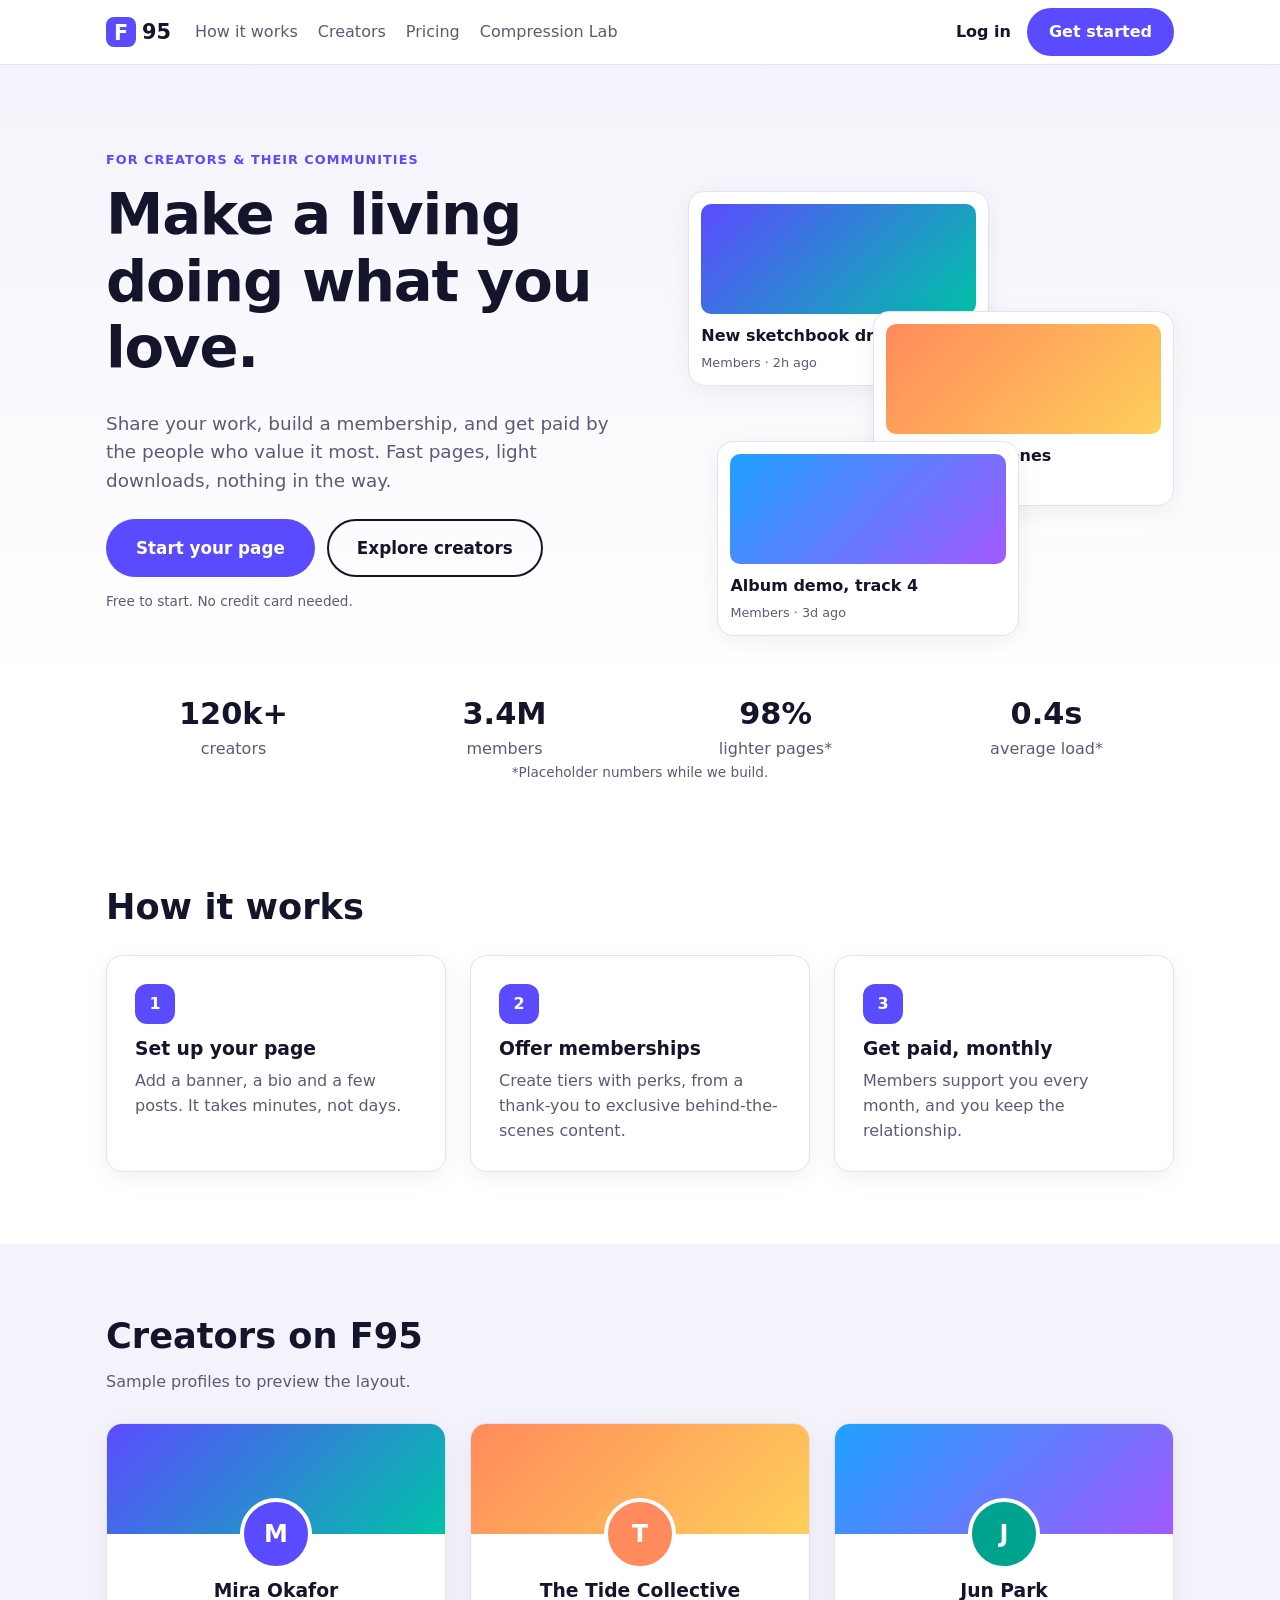
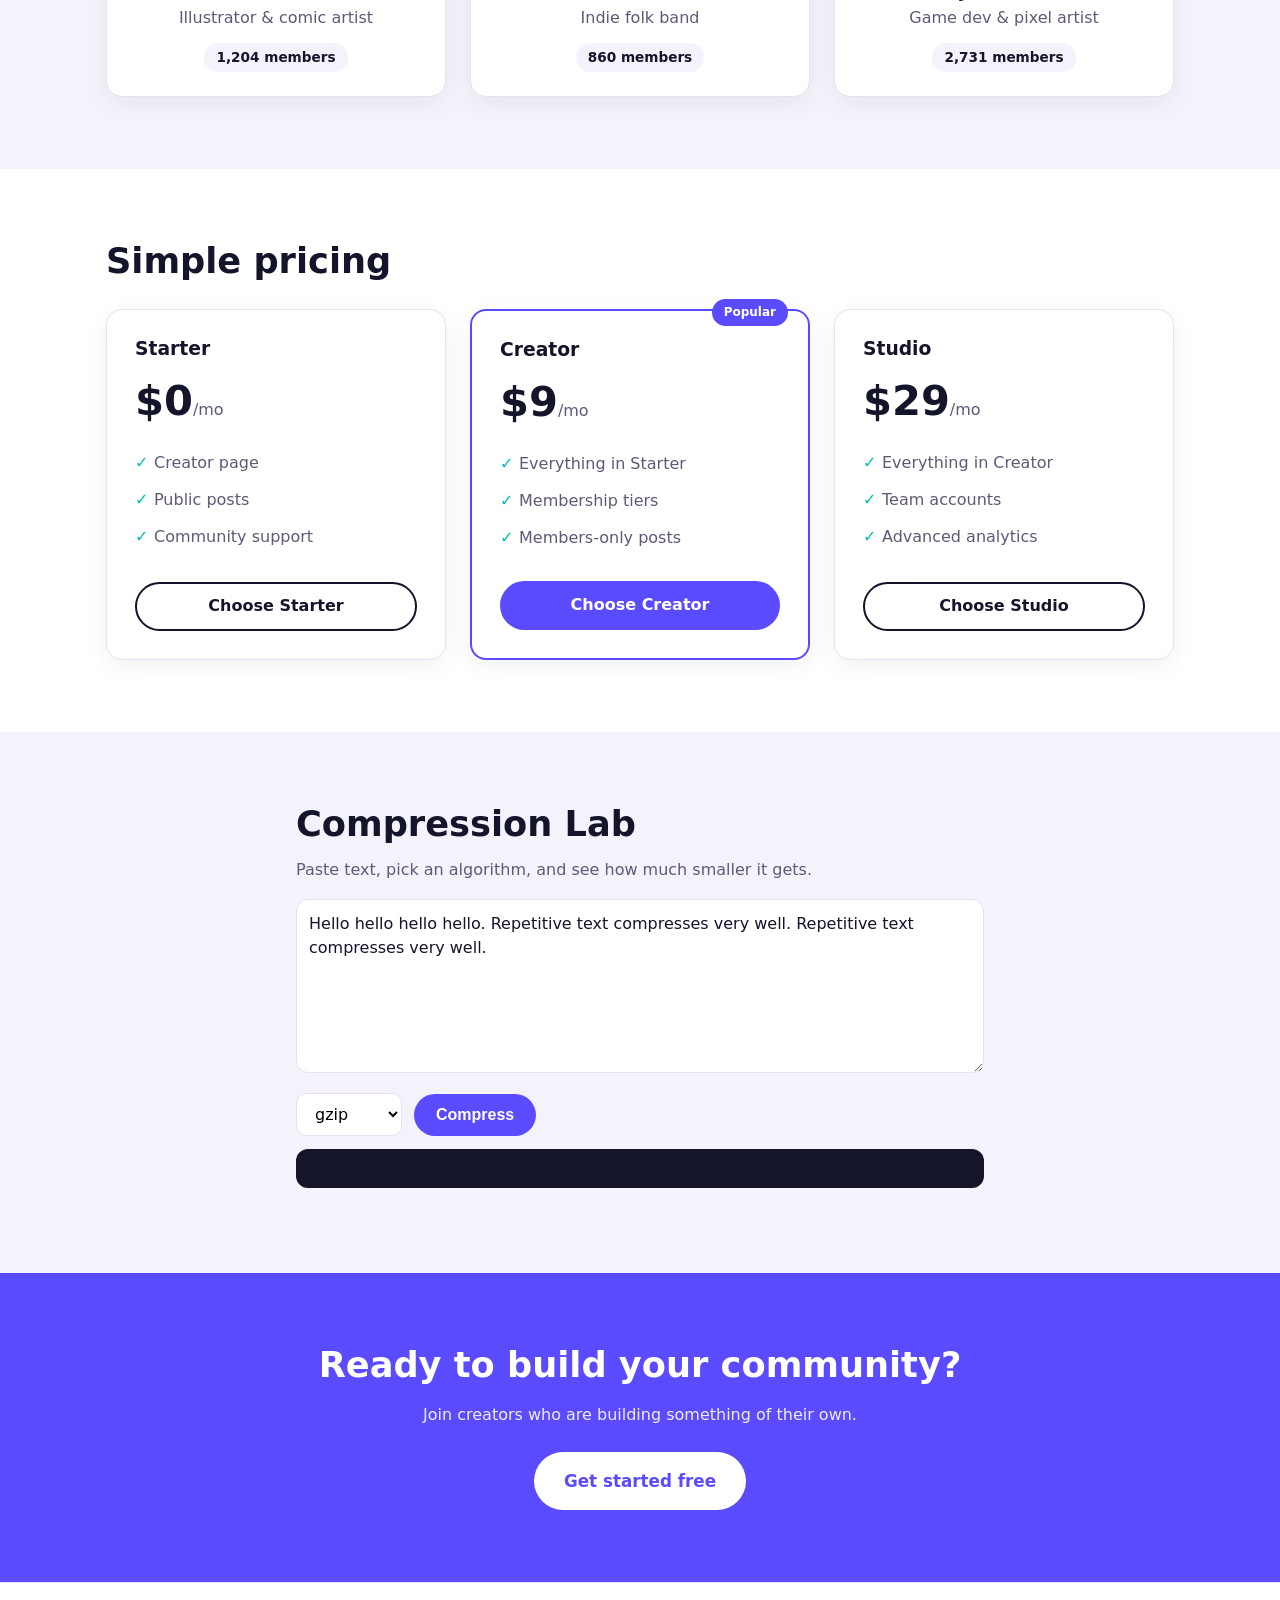
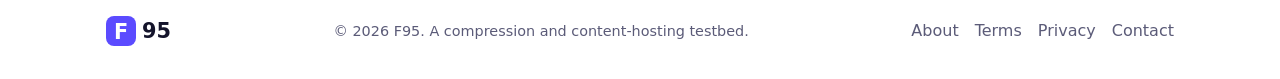
==== docs/index.html @ 87938723 "Build original landing page (hero, how it works, creators, pricing, lab) Co-Authored-By: Claude Sonn" ====
<!doctype html>
<html lang="en">
<head>
  <meta charset="utf-8">
  <meta name="viewport" content="width=device-width, initial-scale=1">
  <title>F95 – Support the creators you love</title>
  <meta name="description" content="F95 is a creator showcase and a testbed for web compression techniques.">
  <link rel="stylesheet" href="css/style.css">
</head>
<body>
  <header class="nav">
    <div class="wrap nav-inner">
      <a class="logo" href="#top"><span class="logo-mark">F</span>95</a>
      <nav aria-label="Main">
        <a href="#how">How it works</a>
        <a href="#creators">Creators</a>
        <a href="#pricing">Pricing</a>
        <a href="#lab">Compression Lab</a>
      </nav>
      <div class="nav-actions">
        <a class="link" href="#">Log in</a>
        <a class="btn btn-primary" href="#join">Get started</a>
      </div>
    </div>
  </header>

  <main id="top">
    <section class="hero">
      <div class="wrap hero-inner">
        <div class="hero-text">
          <p class="eyebrow">For creators &amp; their communities</p>
          <h1>Make a living doing what you love.</h1>
          <p class="lead">Share your work, build a membership, and get paid by the people who value it most. Fast pages, light downloads, nothing in the way.</p>
          <div class="cta">
            <a class="btn btn-primary btn-lg" href="#join">Start your page</a>
            <a class="btn btn-ghost btn-lg" href="#creators">Explore creators</a>
          </div>
          <p class="fine">Free to start. No credit card needed.</p>
        </div>
        <div class="hero-art" aria-hidden="true">
          <div class="card art-card c1"><div class="thumb g1"></div><b>New sketchbook drop</b><span>Members · 2h ago</span></div>
          <div class="card art-card c2"><div class="thumb g2"></div><b>Behind the scenes</b><span>Public · yesterday</span></div>
          <div class="card art-card c3"><div class="thumb g3"></div><b>Album demo, track 4</b><span>Members · 3d ago</span></div>
        </div>
      </div>
    </section>

    <section class="stats">
      <div class="wrap stats-inner">
        <div><b>120k+</b><span>creators</span></div>
        <div><b>3.4M</b><span>members</span></div>
        <div><b>98%</b><span>lighter pages*</span></div>
        <div><b>0.4s</b><span>average load*</span></div>
      </div>
      <p class="wrap fine center">*Placeholder numbers while we build.</p>
    </section>

    <section id="how" class="section">
      <div class="wrap">
        <h2>How it works</h2>
        <div class="grid3">
          <article class="card feature"><div class="icon">1</div><h3>Set up your page</h3><p>Add a banner, a bio and a few posts. It takes minutes, not days.</p></article>
          <article class="card feature"><div class="icon">2</div><h3>Offer memberships</h3><p>Create tiers with perks, from a thank-you to exclusive behind-the-scenes content.</p></article>
          <article class="card feature"><div class="icon">3</div><h3>Get paid, monthly</h3><p>Members support you every month, and you keep the relationship.</p></article>
        </div>
      </div>
    </section>

    <section id="creators" class="section alt">
      <div class="wrap">
        <h2>Creators on F95</h2>
        <p class="sub">Sample profiles to preview the layout.</p>
        <div class="grid3">
          <article class="card creator"><div class="banner g1"></div><div class="avatar a1">M</div><h3>Mira Okafor</h3><p>Illustrator &amp; comic artist</p><span class="pill">1,204 members</span></article>
          <article class="card creator"><div class="banner g2"></div><div class="avatar a2">T</div><h3>The Tide Collective</h3><p>Indie folk band</p><span class="pill">860 members</span></article>
          <article class="card creator"><div class="banner g3"></div><div class="avatar a3">J</div><h3>Jun Park</h3><p>Game dev &amp; pixel artist</p><span class="pill">2,731 members</span></article>
        </div>
      </div>
    </section>

    <section id="pricing" class="section">
      <div class="wrap">
        <h2>Simple pricing</h2>
        <div class="grid3">
          <article class="card tier"><h3>Starter</h3><p class="price">$0<small>/mo</small></p><ul><li>Creator page</li><li>Public posts</li><li>Community support</li></ul><a class="btn btn-ghost" href="#join">Choose Starter</a></article>
          <article class="card tier featured"><span class="badge">Popular</span><h3>Creator</h3><p class="price">$9<small>/mo</small></p><ul><li>Everything in Starter</li><li>Membership tiers</li><li>Members-only posts</li></ul><a class="btn btn-primary" href="#join">Choose Creator</a></article>
          <article class="card tier"><h3>Studio</h3><p class="price">$29<small>/mo</small></p><ul><li>Everything in Creator</li><li>Team accounts</li><li>Advanced analytics</li></ul><a class="btn btn-ghost" href="#join">Choose Studio</a></article>
        </div>
      </div>
    </section>

    <section id="lab" class="section alt">
      <div class="wrap narrow">
        <h2>Compression Lab</h2>
        <p class="sub">Paste text, pick an algorithm, and see how much smaller it gets.</p>
        <textarea id="input" rows="6" aria-label="Text to compress">Hello hello hello hello. Repetitive text compresses very well. Repetitive text compresses very well.</textarea>
        <div class="row">
          <select id="algo" aria-label="Algorithm"><option value="gzip">gzip</option><option value="deflate">deflate</option></select>
          <button id="run" class="btn btn-primary">Compress</button>
        </div>
        <pre id="result" aria-live="polite"></pre>
      </div>
    </section>

    <section id="join" class="cta-band">
      <div class="wrap center">
        <h2>Ready to build your community?</h2>
        <p>Join creators who are building something of their own.</p>
        <a class="btn btn-light btn-lg" href="#">Get started free</a>
      </div>
    </section>
  </main>

  <footer class="footer">
    <div class="wrap foot-inner">
      <a class="logo" href="#top"><span class="logo-mark">F</span>95</a>
      <p>© 2026 F95. A compression and content-hosting testbed.</p>
      <nav aria-label="Footer"><a href="#">About</a><a href="#">Terms</a><a href="#">Privacy</a><a href="#">Contact</a></nav>
    </div>
  </footer>
  <script src="js/compress.js"></script>
</body>
</html>
---- docs/css/style.css ----
:root{--ink:#14142b;--muted:#5b5b78;--bg:#fff;--alt:#f4f3fb;--line:#e4e2f2;--brand:#5b4bff;--brand-d:#4636e0;--accent:#00c2a8;--r:16px}
*{box-sizing:border-box}
html{scroll-behavior:smooth}
body{margin:0;font-family:system-ui,-apple-system,"Segoe UI",Roboto,sans-serif;color:var(--ink);background:var(--bg);line-height:1.55}
a{color:inherit;text-decoration:none}
h1,h2,h3{line-height:1.15;margin:0 0 .5em}
h1{font-size:clamp(2.2rem,5vw,3.6rem);letter-spacing:-.02em}
h2{font-size:clamp(1.6rem,3vw,2.2rem)}
.wrap{max-width:1100px;margin:0 auto;padding:0 16px}
.narrow{max-width:720px}
.center{text-align:center}
.fine{color:var(--muted);font-size:.85rem}
.sub{color:var(--muted);margin-top:-.25em}
.section{padding:72px 0}
.alt{background:var(--alt)}

.nav{position:sticky;top:0;z-index:10;background:rgba(255,255,255,.92);backdrop-filter:blur(8px);border-bottom:1px solid var(--line)}
.nav-inner{display:flex;align-items:center;gap:24px;height:64px}
.nav nav{display:flex;gap:20px;flex:1;color:var(--muted);font-weight:500}
.nav nav a:hover,.link:hover{color:var(--ink)}
.nav-actions{display:flex;align-items:center;gap:16px}
.link{font-weight:600}
.logo{display:flex;align-items:center;gap:2px;font-weight:800;font-size:1.3rem}
.logo-mark{display:inline-grid;place-items:center;width:30px;height:30px;border-radius:8px;background:var(--brand);color:#fff;margin-right:4px}

.btn{display:inline-block;padding:10px 20px;border-radius:999px;font-weight:700;border:2px solid transparent;cursor:pointer;font-size:1rem;transition:.15s}
.btn-lg{padding:14px 28px;font-size:1.05rem}
.btn-primary{background:var(--brand);color:#fff}
.btn-primary:hover{background:var(--brand-d)}
.btn-ghost{border-color:var(--ink);color:var(--ink);background:transparent}
.btn-ghost:hover{background:var(--ink);color:#fff}
.btn-light{background:#fff;color:var(--brand)}
.btn:focus-visible,a:focus-visible,textarea:focus-visible,select:focus-visible{outline:3px solid var(--accent);outline-offset:2px}

.hero{padding:72px 0 56px;background:linear-gradient(180deg,var(--alt),#fff)}
.hero-inner{display:grid;grid-template-columns:1.1fr 1fr;gap:48px;align-items:center}
.eyebrow{color:var(--brand);font-weight:700;text-transform:uppercase;letter-spacing:.08em;font-size:.8rem}
.lead{font-size:1.15rem;color:var(--muted);max-width:34em}
.cta{display:flex;flex-wrap:wrap;gap:12px;margin:24px 0 12px}

.card{background:#fff;border:1px solid var(--line);border-radius:var(--r);box-shadow:0 6px 24px rgba(20,20,43,.06)}
.hero-art{position:relative;height:380px}
.art-card{position:absolute;width:62%;padding:12px;display:flex;flex-direction:column;gap:4px}
.art-card span{color:var(--muted);font-size:.8rem}
.thumb{height:110px;border-radius:10px;margin-bottom:6px}
.c1{top:0;left:0}.c2{top:120px;right:0}.c3{top:250px;left:6%}

.g1{background:linear-gradient(135deg,#5b4bff,#00c2a8)}
.g2{background:linear-gradient(135deg,#ff8a5b,#ffcf5b)}
.g3{background:linear-gradient(135deg,#1fa2ff,#a259ff)}

.stats{padding:8px 0 32px}
.stats-inner{display:grid;grid-template-columns:repeat(4,1fr);gap:16px;text-align:center}
.stats b{display:block;font-size:1.9rem}
.stats span{color:var(--muted)}

.grid3{display:grid;grid-template-columns:repeat(3,1fr);gap:24px;margin-top:28px}
.feature{padding:28px}
.icon{width:40px;height:40px;border-radius:12px;background:var(--brand);color:#fff;display:grid;place-items:center;font-weight:800;margin-bottom:14px}
.feature p{color:var(--muted);margin:0}

.creator{overflow:hidden;text-align:center;padding-bottom:24px}
.creator h3{margin:0 0 4px}
.creator p{color:var(--muted);margin:0 0 12px}
.banner{height:110px}
.avatar{width:72px;height:72px;border-radius:50%;border:4px solid #fff;margin:-36px auto 10px;display:grid;place-items:center;color:#fff;font-weight:800;font-size:1.5rem}
.a1{background:#5b4bff}.a2{background:#ff8a5b}.a3{background:#00a38d}
.pill{display:inline-block;padding:4px 12px;border-radius:999px;background:var(--alt);font-size:.85rem;font-weight:600}

.tier{padding:28px;position:relative;display:flex;flex-direction:column}
.tier ul{list-style:none;padding:0;margin:0 0 24px;flex:1}
.tier li{padding:6px 0;color:var(--muted)}
.tier li::before{content:"✓ ";color:var(--accent);font-weight:800}
.tier .btn{text-align:center}
.price{font-size:2.6rem;font-weight:800;margin:0 0 12px}
.price small{font-size:1rem;color:var(--muted);font-weight:500}
.featured{border:2px solid var(--brand)}
.badge{position:absolute;top:-12px;right:20px;background:var(--brand);color:#fff;font-size:.75rem;font-weight:700;padding:4px 12px;border-radius:999px}

textarea{width:100%;background:#fff;color:var(--ink);border:1px solid var(--line);border-radius:12px;padding:12px;font:inherit}
.row{display:flex;gap:12px;align-items:center;margin:12px 0}
select{padding:10px 14px;border-radius:10px;border:1px solid var(--line);font:inherit;background:#fff}
pre{background:var(--ink);color:#d7f7ef;padding:16px;border-radius:12px;min-height:3em;overflow-x:auto}

.cta-band{background:var(--brand);color:#fff;padding:72px 0}
.cta-band p{opacity:.9;margin-bottom:24px}
.footer{padding:32px 0;border-top:1px solid var(--line)}
.foot-inner{display:flex;flex-wrap:wrap;gap:16px 32px;align-items:center;justify-content:space-between}
.foot-inner p{color:var(--muted);margin:0;font-size:.9rem}
.footer nav{display:flex;gap:16px;color:var(--muted)}

@media(max-width:860px){
  .nav nav{display:none}.nav-inner{justify-content:space-between}
  .hero-inner,.grid3{grid-template-columns:1fr}
  .hero-art{height:360px}
  .stats-inner{grid-template-columns:repeat(2,1fr)}
  .section{padding:48px 0}
}
@media(prefers-reduced-motion:reduce){html{scroll-behavior:auto}.btn{transition:none}}
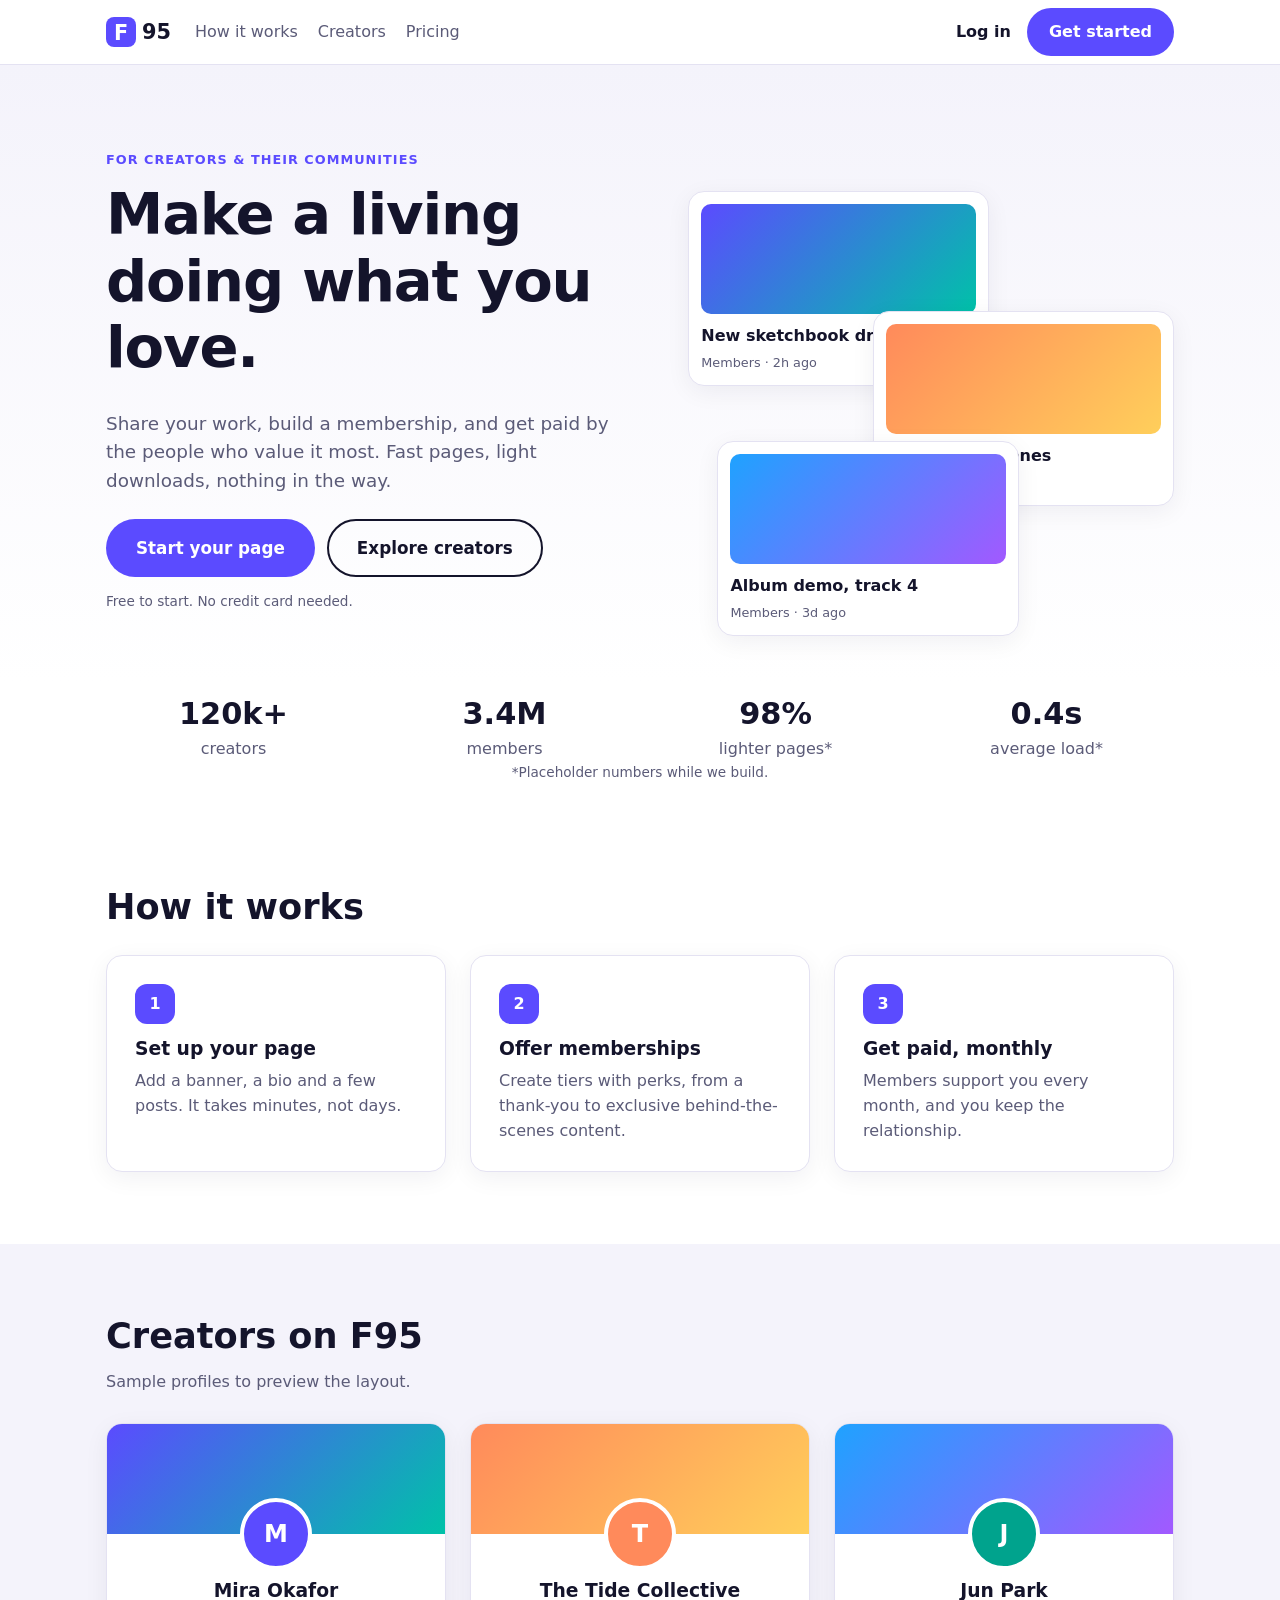
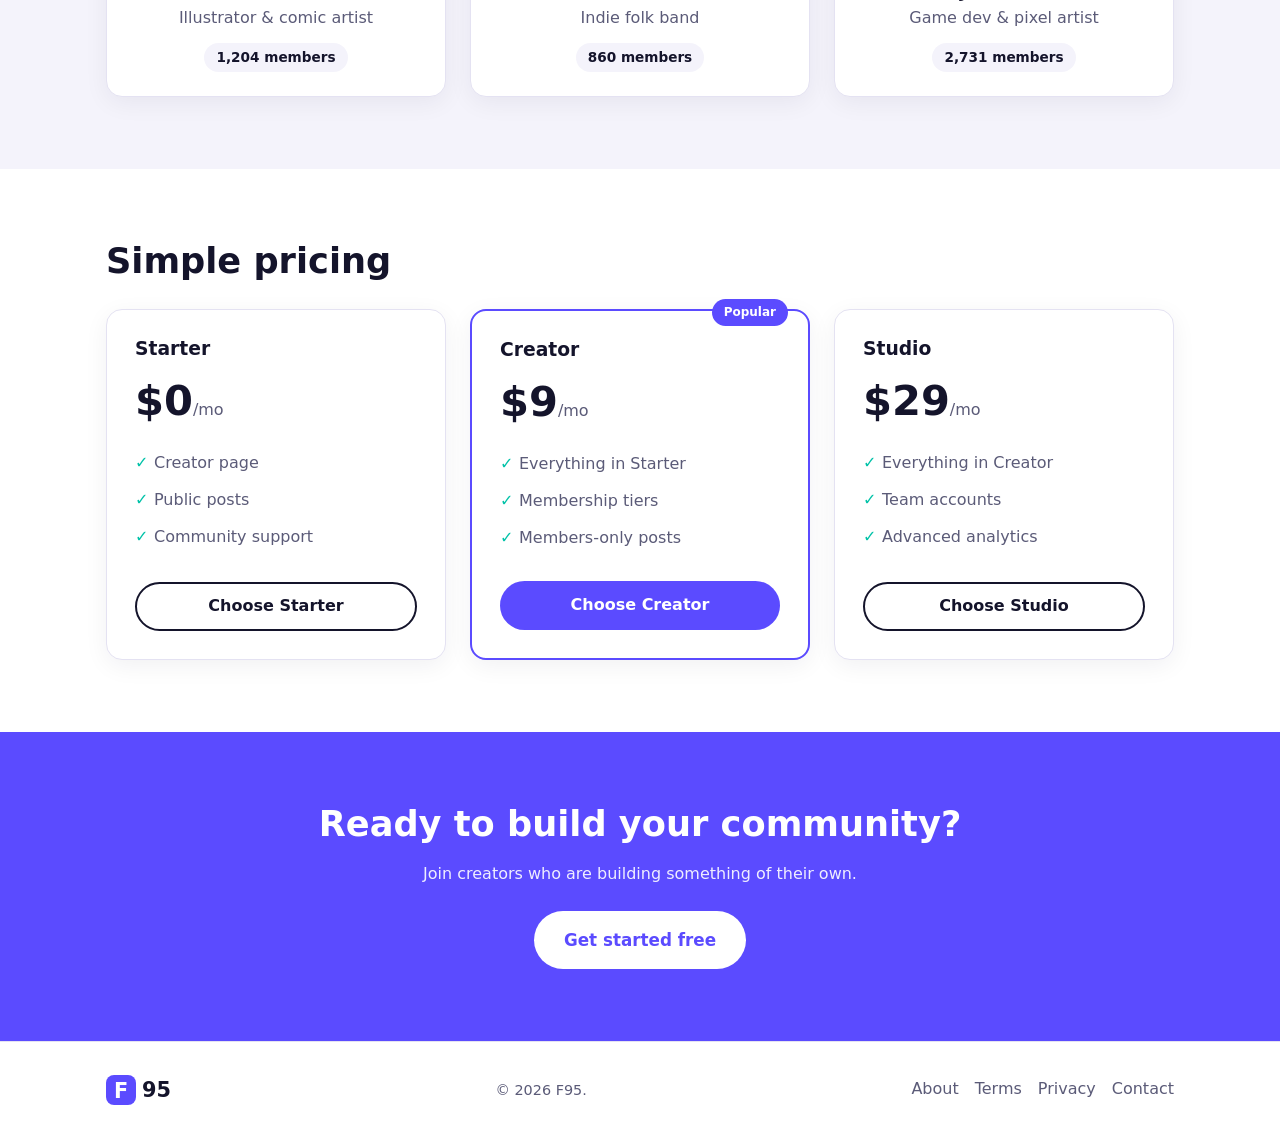
==== commit eca358d2: "Remove Compression Lab and testbed wording Co-Authored-By: Claude Sonnet 5.5 <noreply@anthropic.com>" ====
--- a/docs/index.html
+++ b/docs/index.html
@@ -4,7 +4,7 @@
   <meta charset="utf-8">
   <meta name="viewport" content="width=device-width, initial-scale=1">
   <title>F95 – Support the creators you love</title>
-  <meta name="description" content="F95 is a creator showcase and a testbed for web compression techniques.">
+  <meta name="description" content="F95 is a place for creators to share their work and build a membership.">
   <link rel="stylesheet" href="css/style.css">
 </head>
 <body>
@@ -15,7 +15,6 @@
         <a href="#how">How it works</a>
         <a href="#creators">Creators</a>
         <a href="#pricing">Pricing</a>
-        <a href="#lab">Compression Lab</a>
       </nav>
       <div class="nav-actions">
         <a class="link" href="#">Log in</a>
@@ -71,7 +70,7 @@
         <h2>Creators on F95</h2>
         <p class="sub">Sample profiles to preview the layout.</p>
         <div class="grid3">
-          <article class="card creator"><div class="banner g1"></div><div class="avatar a1">M</div><h3>Mira Okafor</h3><p>Illustrator &amp; comic artist</p><span class="pill">1,204 members</span></article>
+          <a href="creator.html"><article class="card creator"><div class="banner g1"></div><div class="avatar a1">M</div><h3>Mira Okafor</h3><p>Illustrator &amp; comic artist</p><span class="pill">1,204 members</span></article></a>
           <article class="card creator"><div class="banner g2"></div><div class="avatar a2">T</div><h3>The Tide Collective</h3><p>Indie folk band</p><span class="pill">860 members</span></article>
           <article class="card creator"><div class="banner g3"></div><div class="avatar a3">J</div><h3>Jun Park</h3><p>Game dev &amp; pixel artist</p><span class="pill">2,731 members</span></article>
         </div>
@@ -89,18 +88,6 @@
       </div>
     </section>
 
-    <section id="lab" class="section alt">
-      <div class="wrap narrow">
-        <h2>Compression Lab</h2>
-        <p class="sub">Paste text, pick an algorithm, and see how much smaller it gets.</p>
-        <textarea id="input" rows="6" aria-label="Text to compress">Hello hello hello hello. Repetitive text compresses very well. Repetitive text compresses very well.</textarea>
-        <div class="row">
-          <select id="algo" aria-label="Algorithm"><option value="gzip">gzip</option><option value="deflate">deflate</option></select>
-          <button id="run" class="btn btn-primary">Compress</button>
-        </div>
-        <pre id="result" aria-live="polite"></pre>
-      </div>
-    </section>
 
     <section id="join" class="cta-band">
       <div class="wrap center">
@@ -114,10 +101,9 @@
   <footer class="footer">
     <div class="wrap foot-inner">
       <a class="logo" href="#top"><span class="logo-mark">F</span>95</a>
-      <p>© 2026 F95. A compression and content-hosting testbed.</p>
+      <p>© 2026 F95.</p>
       <nav aria-label="Footer"><a href="#">About</a><a href="#">Terms</a><a href="#">Privacy</a><a href="#">Contact</a></nav>
     </div>
   </footer>
-  <script src="js/compress.js"></script>
 </body>
 </html>
--- a/docs/css/style.css
+++ b/docs/css/style.css
@@ -97,3 +97,29 @@
   .section{padding:48px 0}
 }
 @media(prefers-reduced-motion:reduce){html{scroll-behavior:auto}.btn{transition:none}}
+
+/* Creator page */
+.cp-banner{height:200px}
+.cp-head{display:flex;flex-wrap:wrap;align-items:flex-end;gap:16px 20px;padding-bottom:16px}
+.cp-avatar{width:112px;height:112px;border-radius:50%;border:5px solid #fff;margin-top:-56px;display:grid;place-items:center;color:#fff;font-weight:800;font-size:2.6rem;flex:none}
+.cp-id{flex:1;min-width:200px}
+.cp-id h1{font-size:clamp(1.6rem,4vw,2.2rem);margin:0}
+.cp-id p{margin:4px 0 0;color:var(--muted)}
+.cp-actions{display:flex;gap:12px}
+.tabs{display:flex;gap:4px;border-bottom:1px solid var(--line);overflow-x:auto}
+.tabs button{background:none;border:0;padding:12px 18px;font:inherit;font-weight:600;color:var(--muted);cursor:pointer;border-bottom:3px solid transparent;white-space:nowrap}
+.tabs button[aria-selected="true"]{color:var(--brand);border-bottom-color:var(--brand)}
+.tabs button:focus-visible,.chip:focus-visible{outline:3px solid var(--accent);outline-offset:-3px}
+.cp-body{padding-top:32px;padding-bottom:72px}
+[hidden]{display:none!important}
+.feed{display:grid;grid-template-columns:repeat(auto-fill,minmax(280px,1fr));gap:20px;margin-top:20px}
+.post{padding:12px;display:flex;flex-direction:column}
+.post-body{display:flex;flex-direction:column;gap:4px;flex:1}
+.post-body h3{margin:0;font-size:1.1rem}
+.post-body p{color:var(--muted);margin:4px 0 12px;flex:1}
+.post-body .btn{text-align:center;padding:8px 16px;font-size:.9rem}
+.filters{display:flex;gap:8px;margin-top:12px}
+.chip{border:1px solid var(--line);background:#fff;border-radius:999px;padding:6px 16px;font:inherit;font-weight:600;cursor:pointer}
+.chip.on{background:var(--ink);border-color:var(--ink);color:#fff}
+#follow[aria-pressed="true"]{background:var(--ink);color:#fff}
+@media(max-width:860px){.cp-banner{height:140px}.cp-avatar{width:88px;height:88px;margin-top:-44px;font-size:2rem}}
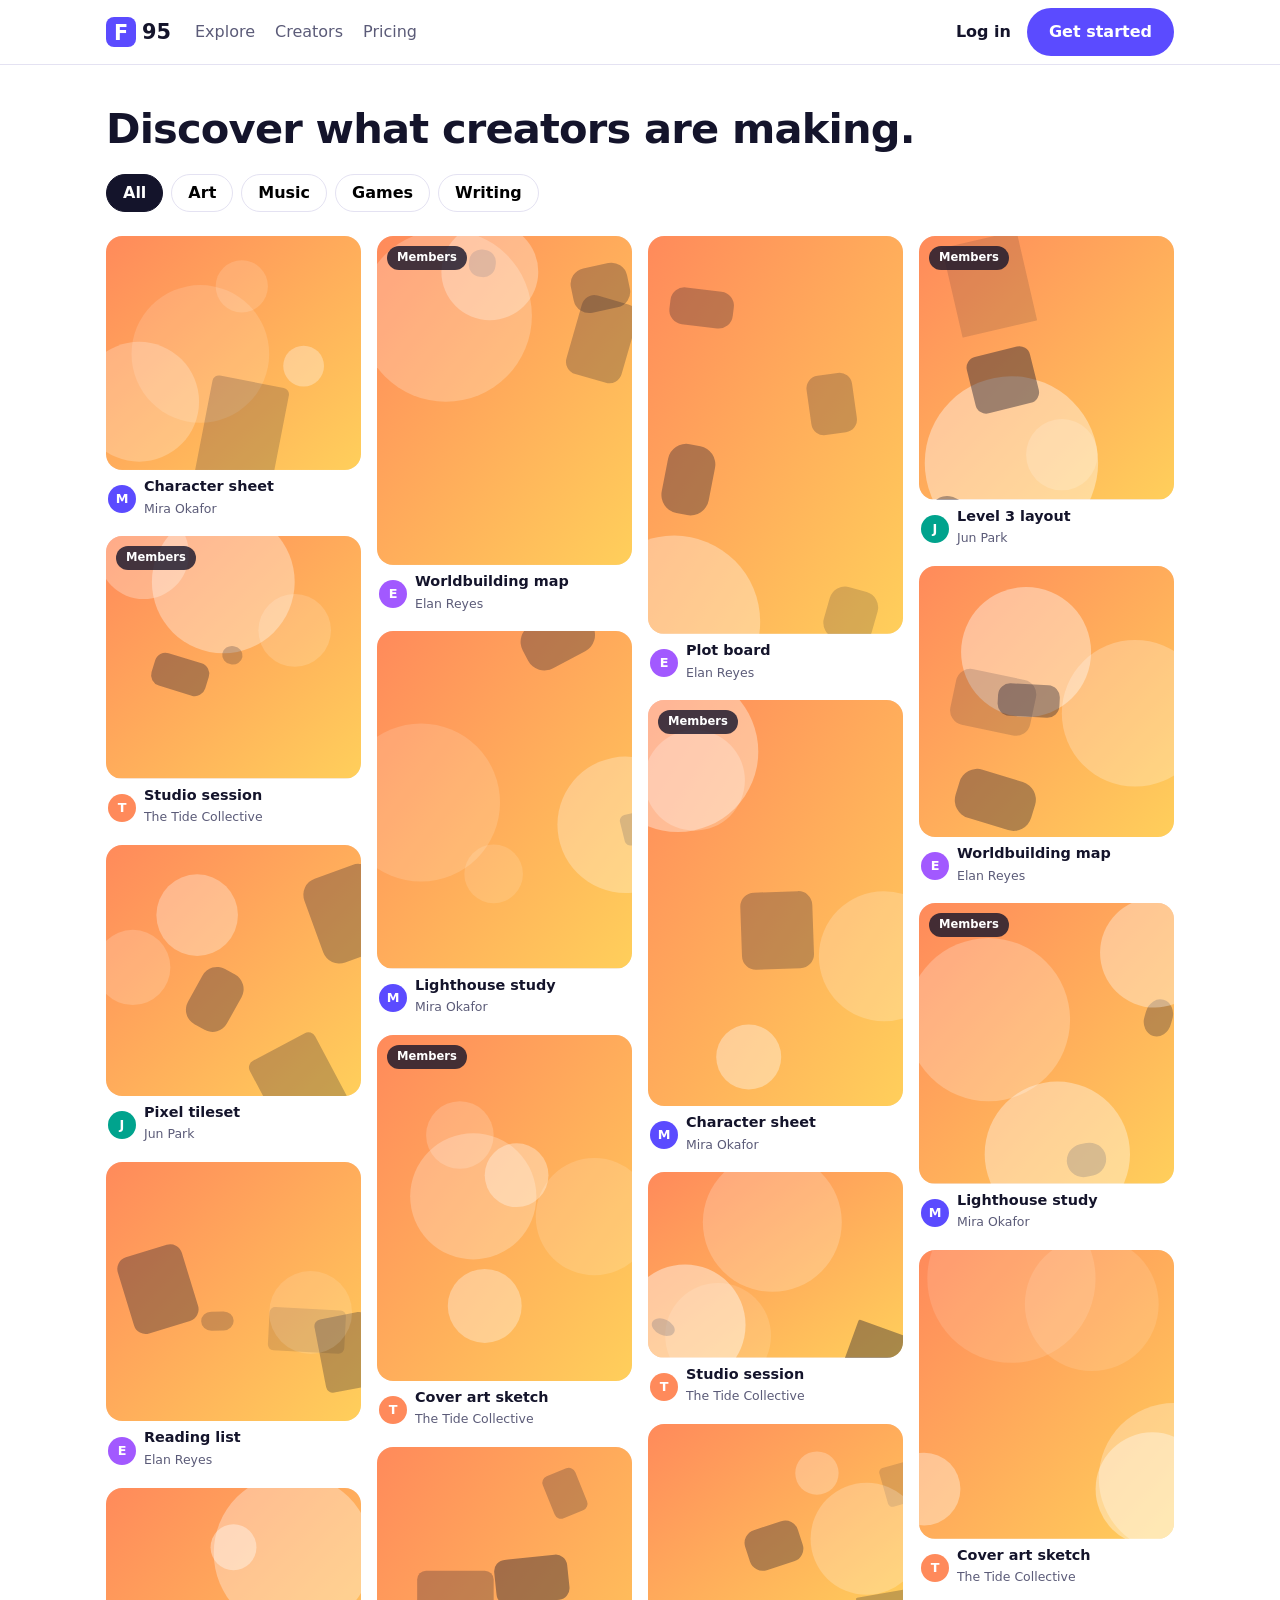
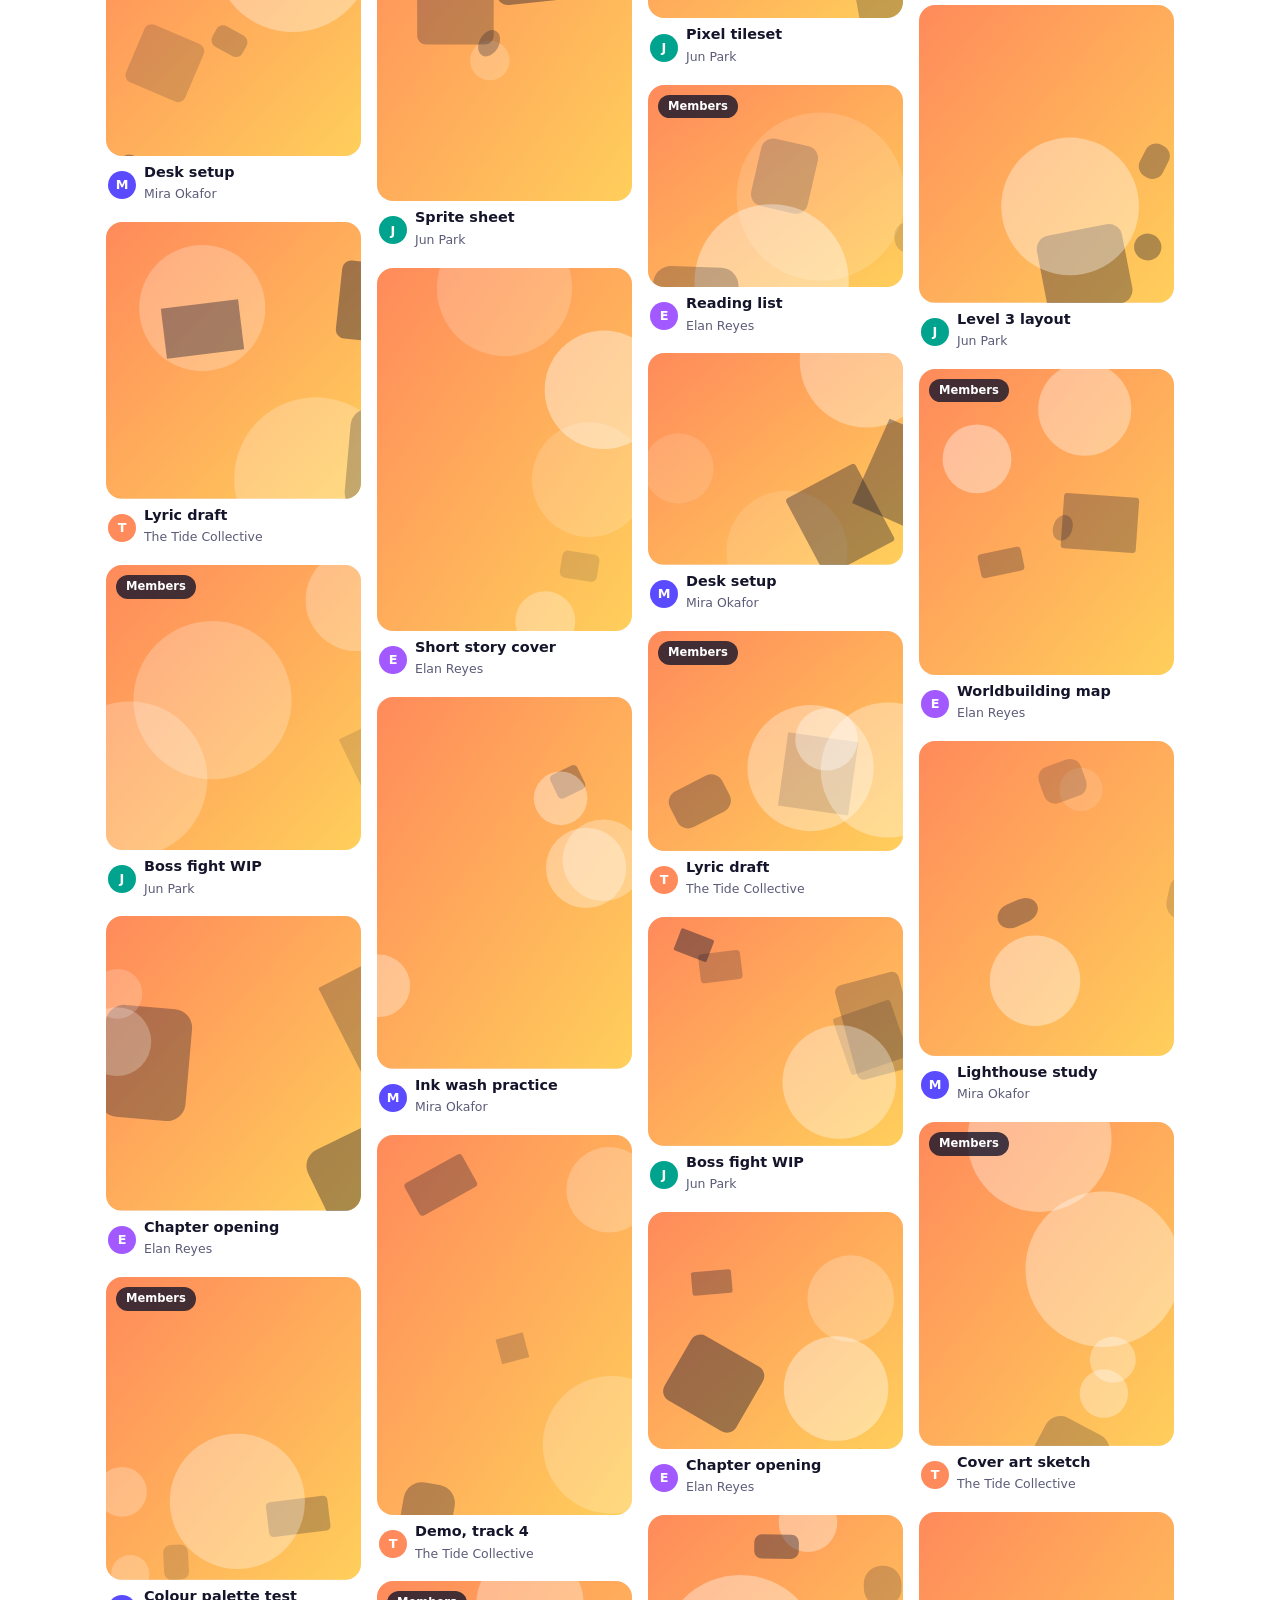
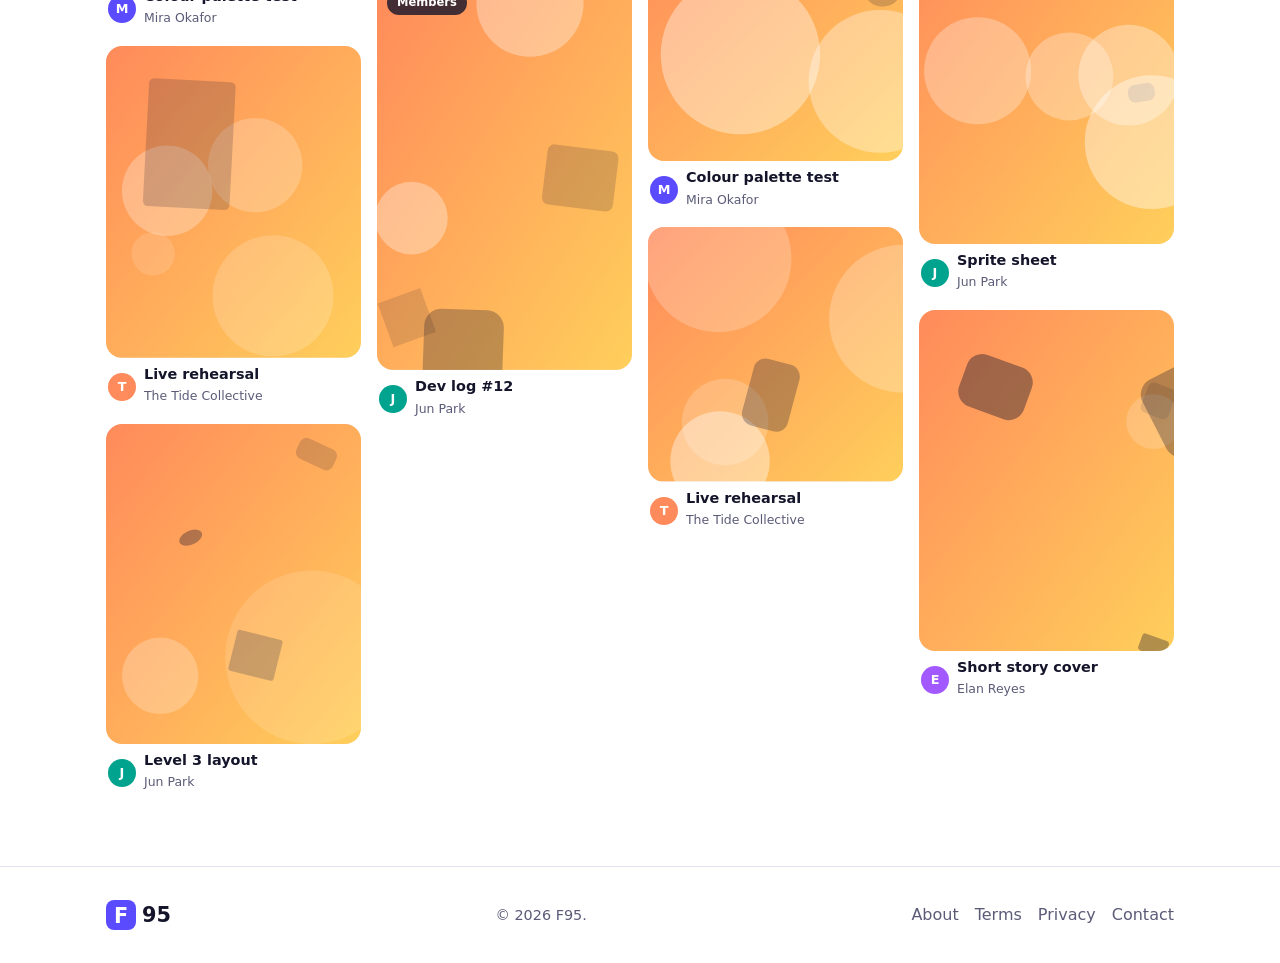
==== commit 06b0e095: "Daily save 2026-10-17" ====
--- a/docs/index.html
+++ b/docs/index.html
@@ -3,107 +3,43 @@
 <head>
   <meta charset="utf-8">
   <meta name="viewport" content="width=device-width, initial-scale=1">
-  <title>F95 – Support the creators you love</title>
-  <meta name="description" content="F95 is a place for creators to share their work and build a membership.">
+  <title>F95 – Discover creators</title>
+  <meta name="description" content="Browse art, music, games and more from creators on F95.">
   <link rel="stylesheet" href="css/style.css">
 </head>
 <body>
   <header class="nav">
     <div class="wrap nav-inner">
-      <a class="logo" href="#top"><span class="logo-mark">F</span>95</a>
+      <a class="logo" href="index.html"><span class="logo-mark">F</span>95</a>
       <nav aria-label="Main">
-        <a href="#how">How it works</a>
-        <a href="#creators">Creators</a>
-        <a href="#pricing">Pricing</a>
+        <a href="index.html">Explore</a>
+        <a href="creator.html">Creators</a>
+        <a href="start.html#pricing">Pricing</a>
       </nav>
       <div class="nav-actions">
         <a class="link" href="#">Log in</a>
-        <a class="btn btn-primary" href="#join">Get started</a>
+        <a class="btn btn-primary" href="start.html">Get started</a>
       </div>
     </div>
   </header>
 
-  <main id="top">
-    <section class="hero">
-      <div class="wrap hero-inner">
-        <div class="hero-text">
-          <p class="eyebrow">For creators &amp; their communities</p>
-          <h1>Make a living doing what you love.</h1>
-          <p class="lead">Share your work, build a membership, and get paid by the people who value it most. Fast pages, light downloads, nothing in the way.</p>
-          <div class="cta">
-            <a class="btn btn-primary btn-lg" href="#join">Start your page</a>
-            <a class="btn btn-ghost btn-lg" href="#creators">Explore creators</a>
-          </div>
-          <p class="fine">Free to start. No credit card needed.</p>
-        </div>
-        <div class="hero-art" aria-hidden="true">
-          <div class="card art-card c1"><div class="thumb g1"></div><b>New sketchbook drop</b><span>Members · 2h ago</span></div>
-          <div class="card art-card c2"><div class="thumb g2"></div><b>Behind the scenes</b><span>Public · yesterday</span></div>
-          <div class="card art-card c3"><div class="thumb g3"></div><b>Album demo, track 4</b><span>Members · 3d ago</span></div>
-        </div>
-      </div>
-    </section>
-
-    <section class="stats">
-      <div class="wrap stats-inner">
-        <div><b>120k+</b><span>creators</span></div>
-        <div><b>3.4M</b><span>members</span></div>
-        <div><b>98%</b><span>lighter pages*</span></div>
-        <div><b>0.4s</b><span>average load*</span></div>
-      </div>
-      <p class="wrap fine center">*Placeholder numbers while we build.</p>
-    </section>
-
-    <section id="how" class="section">
-      <div class="wrap">
-        <h2>How it works</h2>
-        <div class="grid3">
-          <article class="card feature"><div class="icon">1</div><h3>Set up your page</h3><p>Add a banner, a bio and a few posts. It takes minutes, not days.</p></article>
-          <article class="card feature"><div class="icon">2</div><h3>Offer memberships</h3><p>Create tiers with perks, from a thank-you to exclusive behind-the-scenes content.</p></article>
-          <article class="card feature"><div class="icon">3</div><h3>Get paid, monthly</h3><p>Members support you every month, and you keep the relationship.</p></article>
-        </div>
-      </div>
-    </section>
-
-    <section id="creators" class="section alt">
-      <div class="wrap">
-        <h2>Creators on F95</h2>
-        <p class="sub">Sample profiles to preview the layout.</p>
-        <div class="grid3">
-          <a href="creator.html"><article class="card creator"><div class="banner g1"></div><div class="avatar a1">M</div><h3>Mira Okafor</h3><p>Illustrator &amp; comic artist</p><span class="pill">1,204 members</span></article></a>
-          <article class="card creator"><div class="banner g2"></div><div class="avatar a2">T</div><h3>The Tide Collective</h3><p>Indie folk band</p><span class="pill">860 members</span></article>
-          <article class="card creator"><div class="banner g3"></div><div class="avatar a3">J</div><h3>Jun Park</h3><p>Game dev &amp; pixel artist</p><span class="pill">2,731 members</span></article>
-        </div>
-      </div>
-    </section>
-
-    <section id="pricing" class="section">
-      <div class="wrap">
-        <h2>Simple pricing</h2>
-        <div class="grid3">
-          <article class="card tier"><h3>Starter</h3><p class="price">$0<small>/mo</small></p><ul><li>Creator page</li><li>Public posts</li><li>Community support</li></ul><a class="btn btn-ghost" href="#join">Choose Starter</a></article>
-          <article class="card tier featured"><span class="badge">Popular</span><h3>Creator</h3><p class="price">$9<small>/mo</small></p><ul><li>Everything in Starter</li><li>Membership tiers</li><li>Members-only posts</li></ul><a class="btn btn-primary" href="#join">Choose Creator</a></article>
-          <article class="card tier"><h3>Studio</h3><p class="price">$29<small>/mo</small></p><ul><li>Everything in Creator</li><li>Team accounts</li><li>Advanced analytics</li></ul><a class="btn btn-ghost" href="#join">Choose Studio</a></article>
-        </div>
-      </div>
-    </section>
-
-
-    <section id="join" class="cta-band">
-      <div class="wrap center">
-        <h2>Ready to build your community?</h2>
-        <p>Join creators who are building something of their own.</p>
-        <a class="btn btn-light btn-lg" href="#">Get started free</a>
-      </div>
-    </section>
+  <main>
+    <div class="wrap explore-head">
+      <h1>Discover what creators are making.</h1>
+      <div class="filters" role="group" aria-label="Filter by category" id="cats"></div>
+    </div>
+    <div class="wrap">
+      <div class="masonry" id="masonry" aria-live="polite"></div>
+    </div>
   </main>
 
   <footer class="footer">
     <div class="wrap foot-inner">
-      <a class="logo" href="#top"><span class="logo-mark">F</span>95</a>
+      <a class="logo" href="index.html"><span class="logo-mark">F</span>95</a>
       <p>© 2026 F95.</p>
       <nav aria-label="Footer"><a href="#">About</a><a href="#">Terms</a><a href="#">Privacy</a><a href="#">Contact</a></nav>
     </div>
   </footer>
+  <script src="js/home.js"></script>
 </body>
 </html>
--- a/docs/css/style.css
+++ b/docs/css/style.css
@@ -123,3 +123,18 @@
 .chip.on{background:var(--ink);border-color:var(--ink);color:#fff}
 #follow[aria-pressed="true"]{background:var(--ink);color:#fff}
 @media(max-width:860px){.cp-banner{height:140px}.cp-avatar{width:88px;height:88px;margin-top:-44px;font-size:2rem}}
+
+/* Home: masonry collage */
+.explore-head{padding-top:40px;padding-bottom:8px}
+.explore-head h1{font-size:clamp(1.8rem,4vw,2.6rem)}
+.masonry{columns:5 220px;column-gap:16px;padding:16px 0 72px}
+.pin{display:block;break-inside:avoid;margin-bottom:16px}
+.pin-img{position:relative;border-radius:var(--r);overflow:hidden;background:var(--alt)}
+.pin-img svg{display:block;width:100%;height:auto;transition:transform .25s}
+.pin:hover .pin-img svg,.pin:focus-visible .pin-img svg{transform:scale(1.04)}
+.lock{position:absolute;top:10px;left:10px;background:rgba(20,20,43,.8);color:#fff;font-size:.72rem;font-weight:700;padding:3px 10px;border-radius:999px}
+.pin-meta{display:flex;gap:8px;align-items:center;padding:8px 2px 0}
+.pin-meta b{display:block;font-size:.9rem;line-height:1.2}
+.pin-meta div span{color:var(--muted);font-size:.78rem}
+.mini{width:28px;height:28px;border-radius:50%;display:grid;place-items:center;color:#fff;font-weight:800;font-size:.8rem;flex:none}
+@media(prefers-reduced-motion:reduce){.pin-img svg{transition:none}}
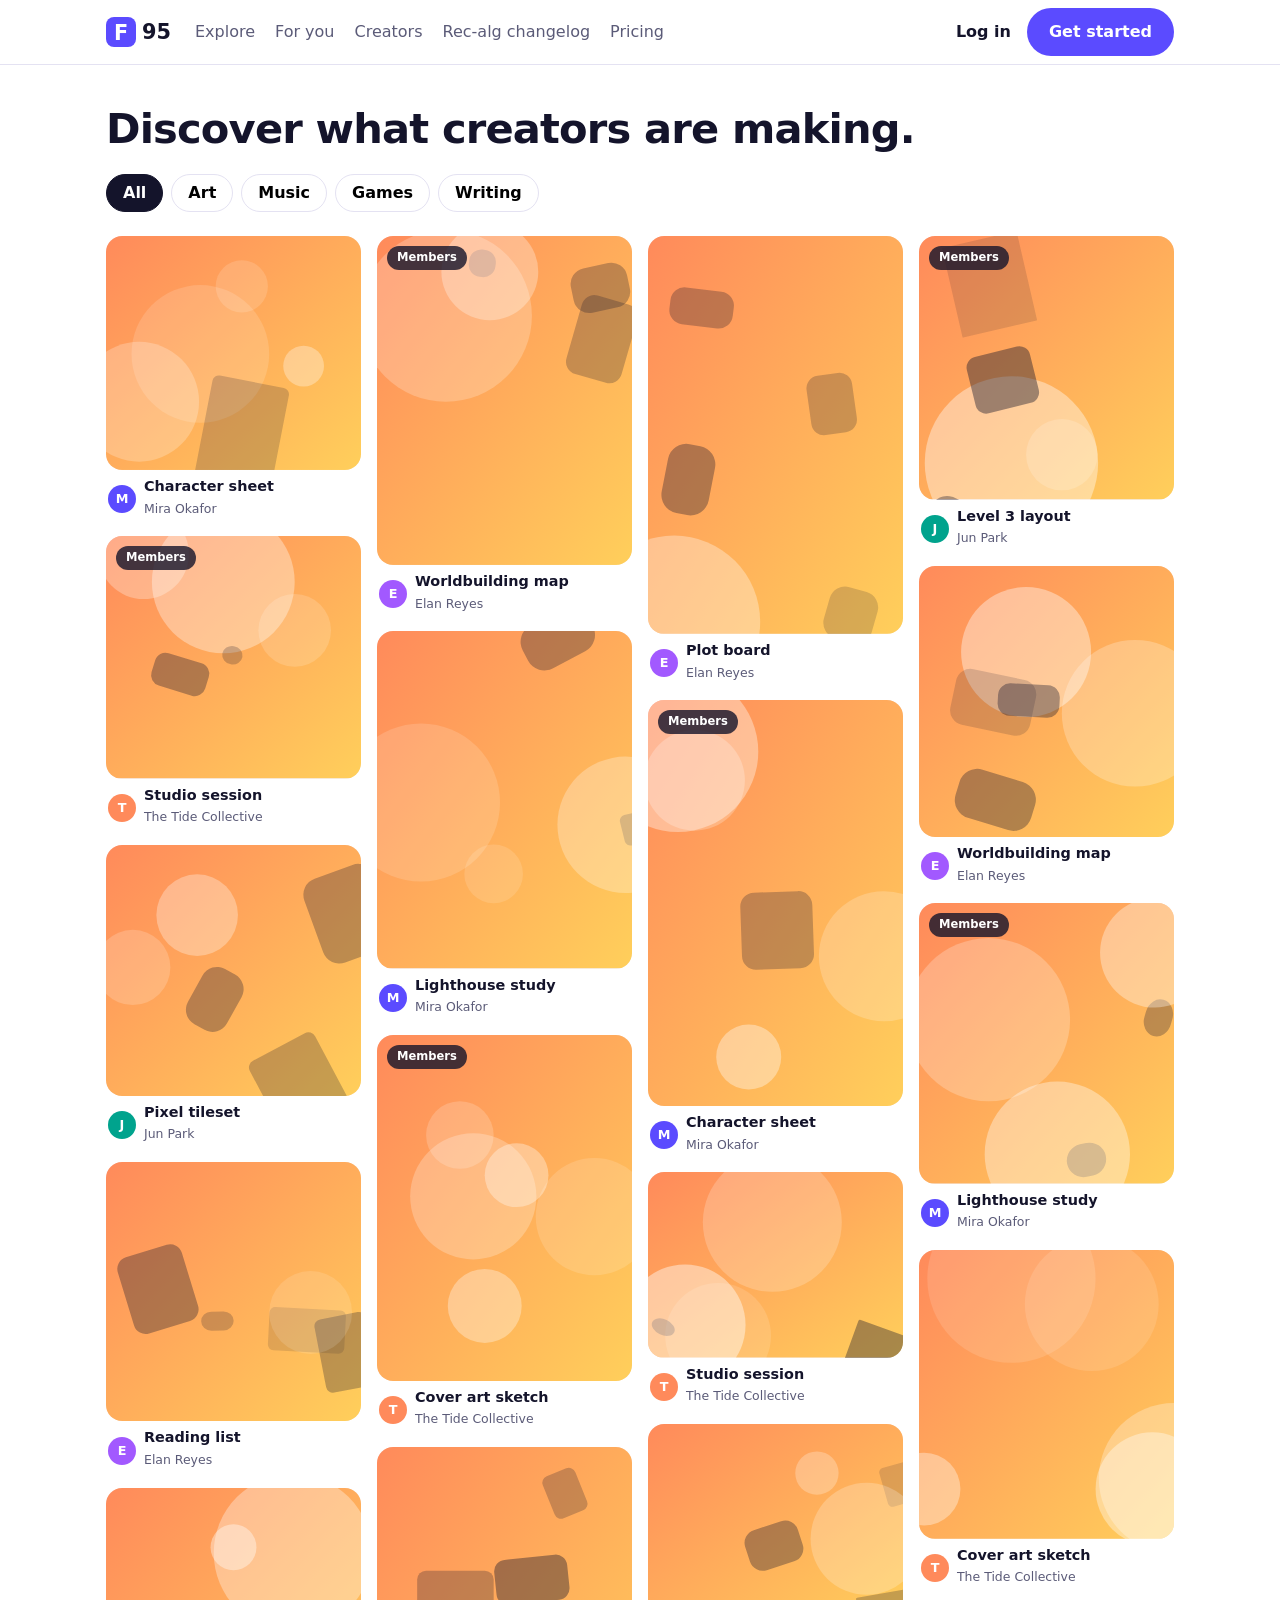
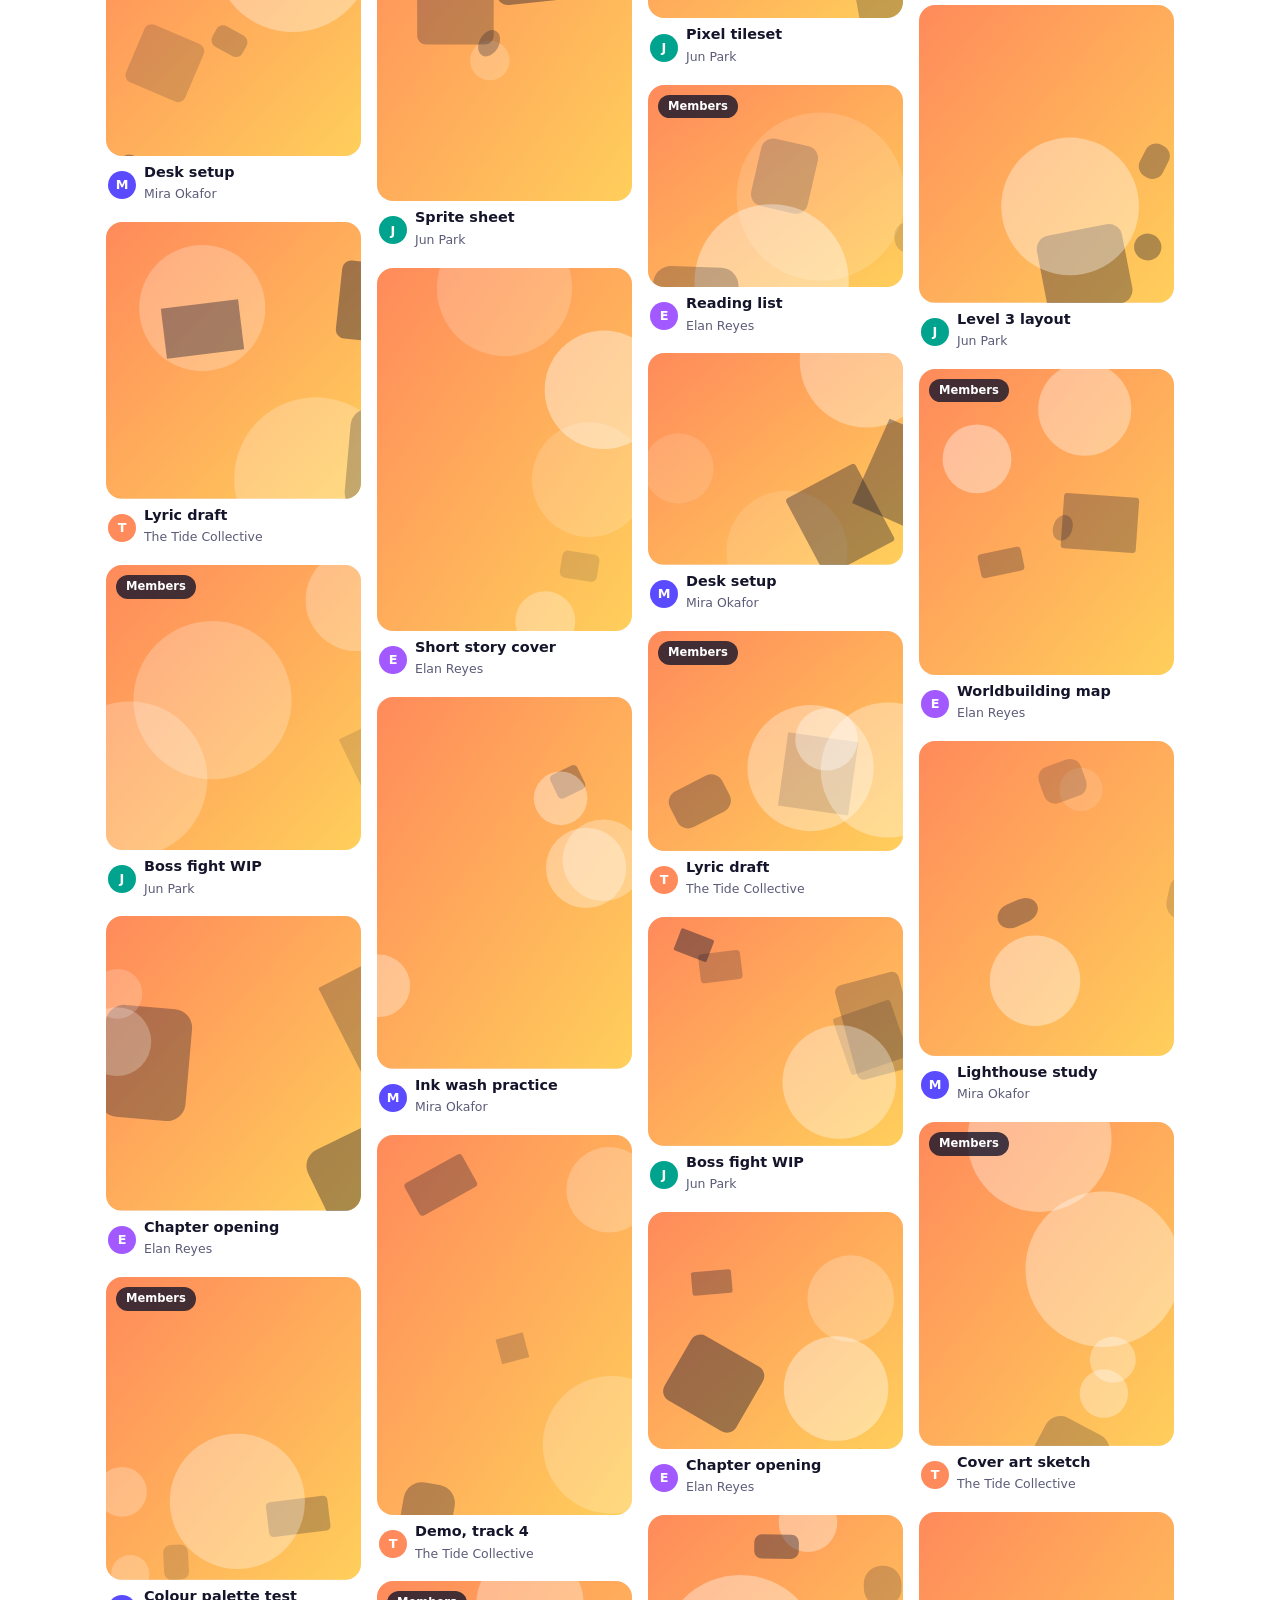
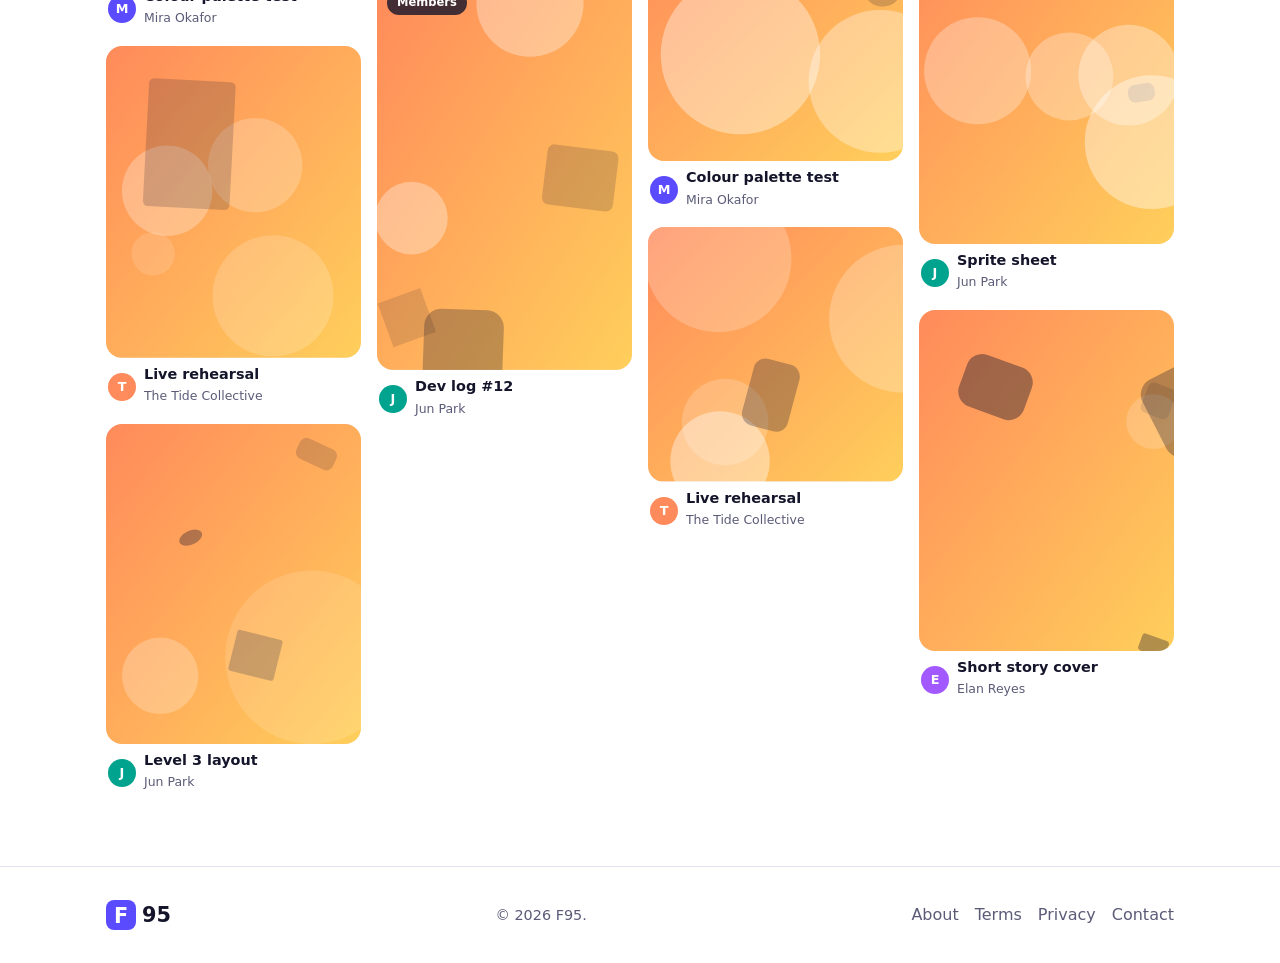
==== commit d0337c7e: "Add recommendation prototype, evaluation harness and changelog tab Co-Authored-By: Claude Sonnet 5.5" ====
--- a/docs/index.html
+++ b/docs/index.html
@@ -13,7 +13,9 @@
       <a class="logo" href="index.html"><span class="logo-mark">F</span>95</a>
       <nav aria-label="Main">
         <a href="index.html">Explore</a>
+        <a href="recs.html">For you</a>
         <a href="creator.html">Creators</a>
+        <a href="changelog.html">Rec-alg changelog</a>
         <a href="start.html#pricing">Pricing</a>
       </nav>
       <div class="nav-actions">
--- a/docs/css/style.css
+++ b/docs/css/style.css
@@ -138,3 +138,46 @@
 .pin-meta div span{color:var(--muted);font-size:.78rem}
 .mini{width:28px;height:28px;border-radius:50%;display:grid;place-items:center;color:#fff;font-weight:800;font-size:.8rem;flex:none}
 @media(prefers-reduced-motion:reduce){.pin-img svg{transition:none}}
+
+/* Recommendation demo + changelog */
+table.eval{border-collapse:collapse;width:100%;font-size:.9rem}
+table.eval th,table.eval td{border:1px solid var(--line);padding:8px 10px;text-align:left}
+table.eval th{background:var(--alt)}
+.rec{padding-top:32px;padding-bottom:72px}
+.rec-head h1{font-size:clamp(1.8rem,4vw,2.6rem)}
+.rec-panel{display:flex;flex-wrap:wrap;gap:12px 20px;align-items:flex-end;padding:16px;margin:16px 0 24px}
+.rec-panel label{display:flex;flex-direction:column;gap:4px;font-weight:600;font-size:.85rem}
+.rec-cols{display:grid;grid-template-columns:300px 1fr;gap:24px;align-items:start}
+.rec-side{display:flex;flex-direction:column;gap:16px;position:sticky;top:80px}
+.rec-box{padding:16px}
+.rec-box h2{font-size:1.1rem;margin-bottom:8px}
+.rec-feed{columns:4 200px;padding-top:0}
+.rec-feed .pin{position:relative}
+.pin-img img,.pin-img svg{display:block;width:100%;height:auto}
+.pin-open{display:block;width:100%;padding:0;border:0;background:none;cursor:pointer;text-align:left;font:inherit;color:inherit}
+.pin-acts{position:absolute;top:8px;right:8px;display:flex;gap:6px}
+.pin-acts button{width:34px;height:34px;border-radius:50%;border:0;background:rgba(255,255,255,.92);cursor:pointer;font-size:1rem;font-weight:700}
+.pin-acts button[aria-pressed="true"]{background:var(--brand);color:#fff}
+.why{display:inline-block;margin-top:4px;font-size:.72rem;color:var(--brand);font-weight:600}
+.interest{display:flex;align-items:center;gap:8px;margin:8px 0}
+.interest .bar{height:6px;border-radius:3px;background:var(--brand)}
+.interest .thumbs{display:flex;gap:4px}
+.interest .thumbs svg,.interest .thumbs img{width:34px;height:34px;object-fit:cover;border-radius:6px}
+.tagchips{display:flex;flex-wrap:wrap;gap:6px;margin:8px 0}
+.tagchips .pill{font-size:.78rem}
+.rec-dialog{border:0;border-radius:var(--r);padding:20px;max-width:760px;width:calc(100% - 32px);box-shadow:0 20px 60px rgba(20,20,43,.35)}
+.rec-dialog::backdrop{background:rgba(20,20,43,.5)}
+.rec-dialog .big svg,.rec-dialog .big img{width:100%;max-height:50vh;object-fit:cover;border-radius:12px;display:block;margin:12px 0}
+.rec-dialog .mlt{display:grid;grid-template-columns:repeat(auto-fill,minmax(110px,1fr));gap:8px}
+.rec-dialog .mlt button{padding:0;border:0;background:none;cursor:pointer}
+.rec-dialog .mlt svg,.rec-dialog .mlt img{width:100%;aspect-ratio:1;object-fit:cover;border-radius:8px;display:block}
+@media(max-width:860px){.rec-cols{grid-template-columns:1fr}.rec-side{position:static}}
+.cl{padding-top:40px;padding-bottom:72px}
+.md{padding-top:24px}
+.md h2{font-size:1.6rem;margin-top:1.4em}
+.md h3{font-size:1.2rem;margin-top:1.2em}
+.md h4{font-size:1rem;margin-top:1em}
+.md ul,.md ol{padding-left:1.3em}
+.md li{margin:.25em 0}
+.md code{background:var(--alt);padding:1px 6px;border-radius:6px;font-size:.9em}
+.md .tbl{overflow-x:auto}
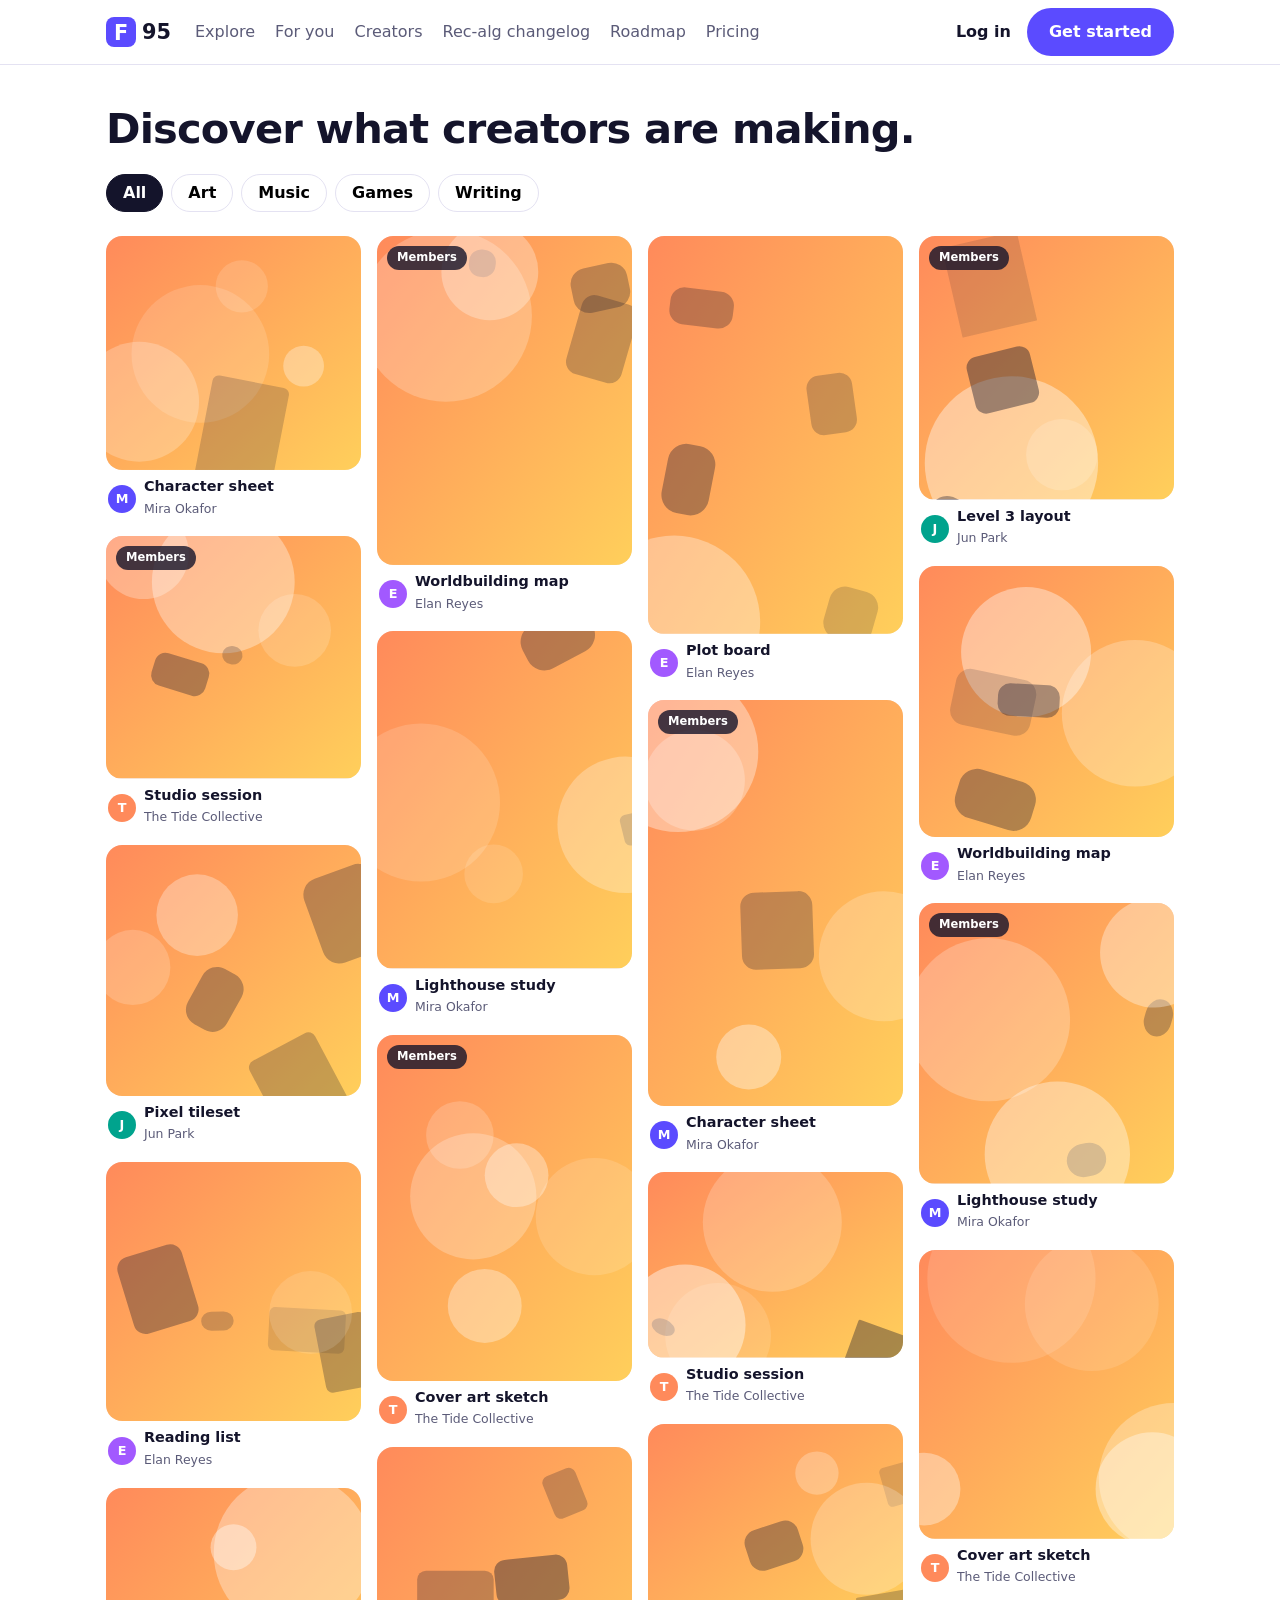
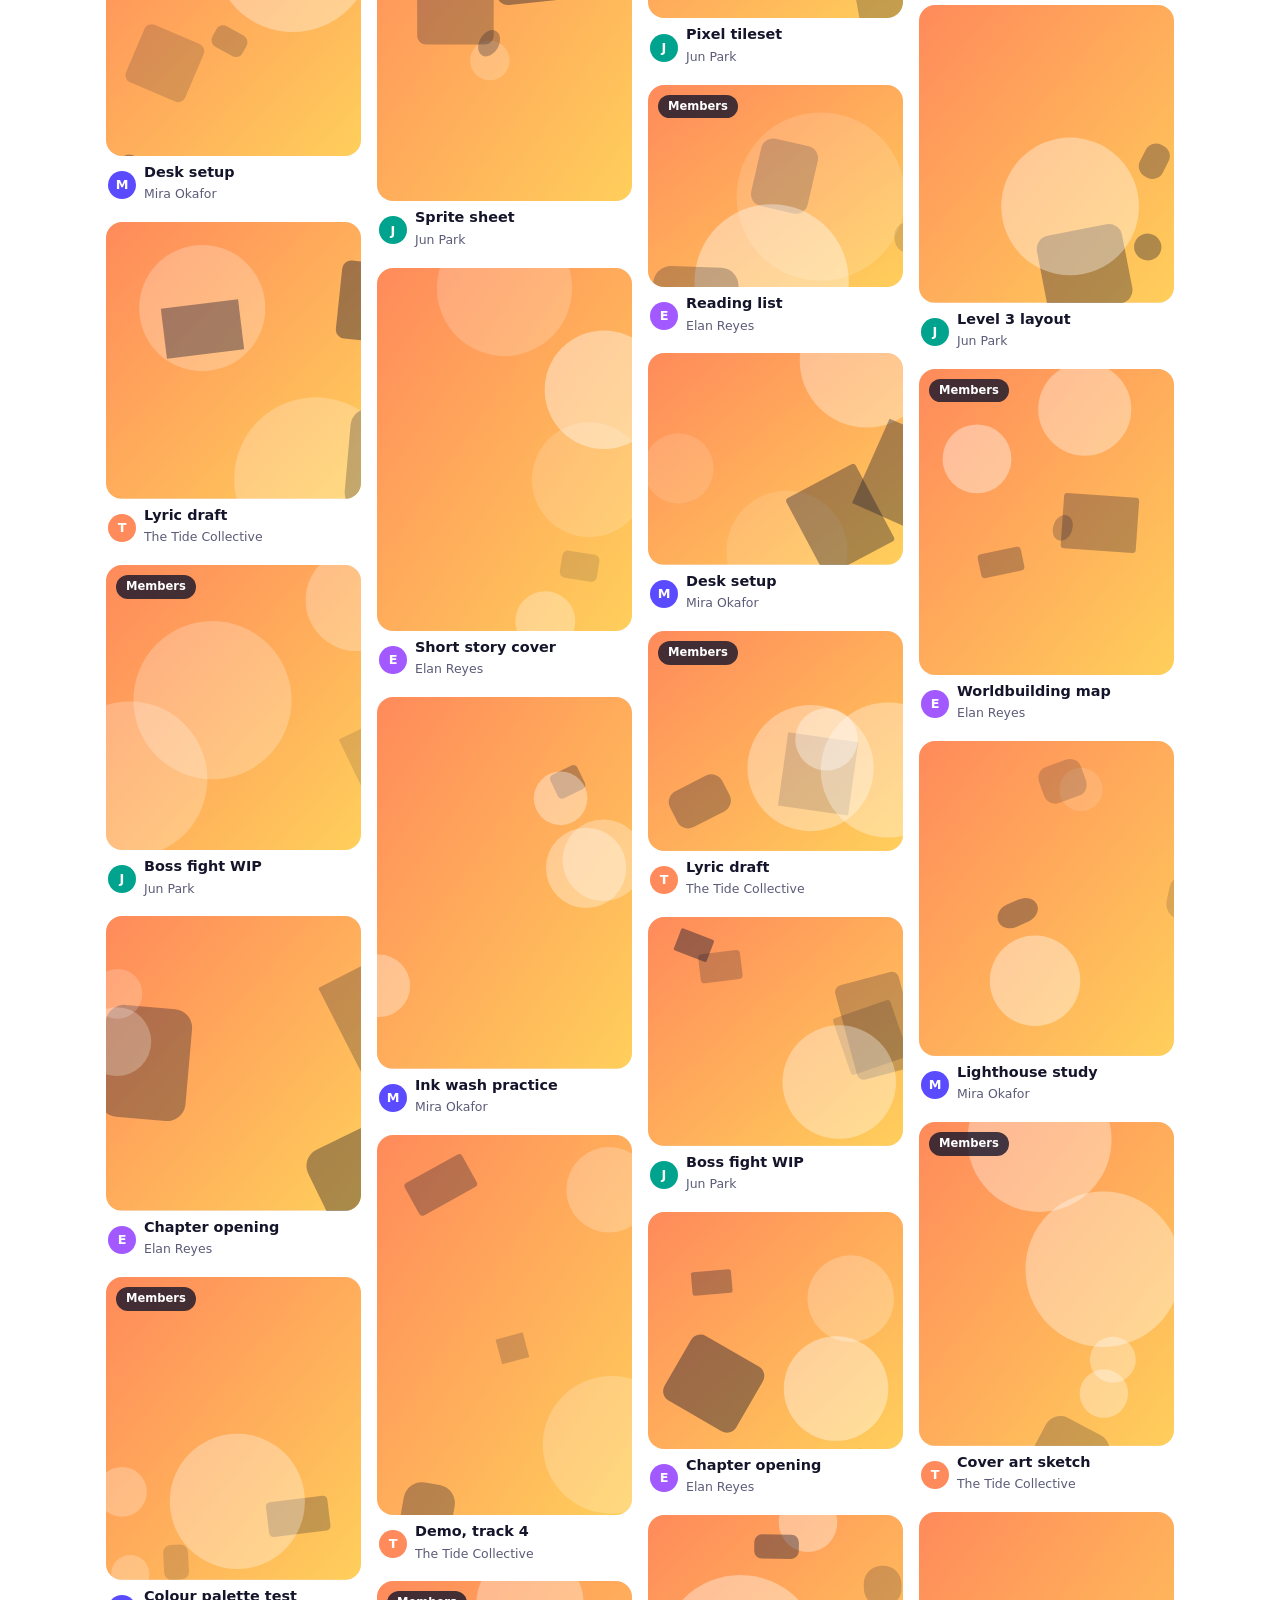
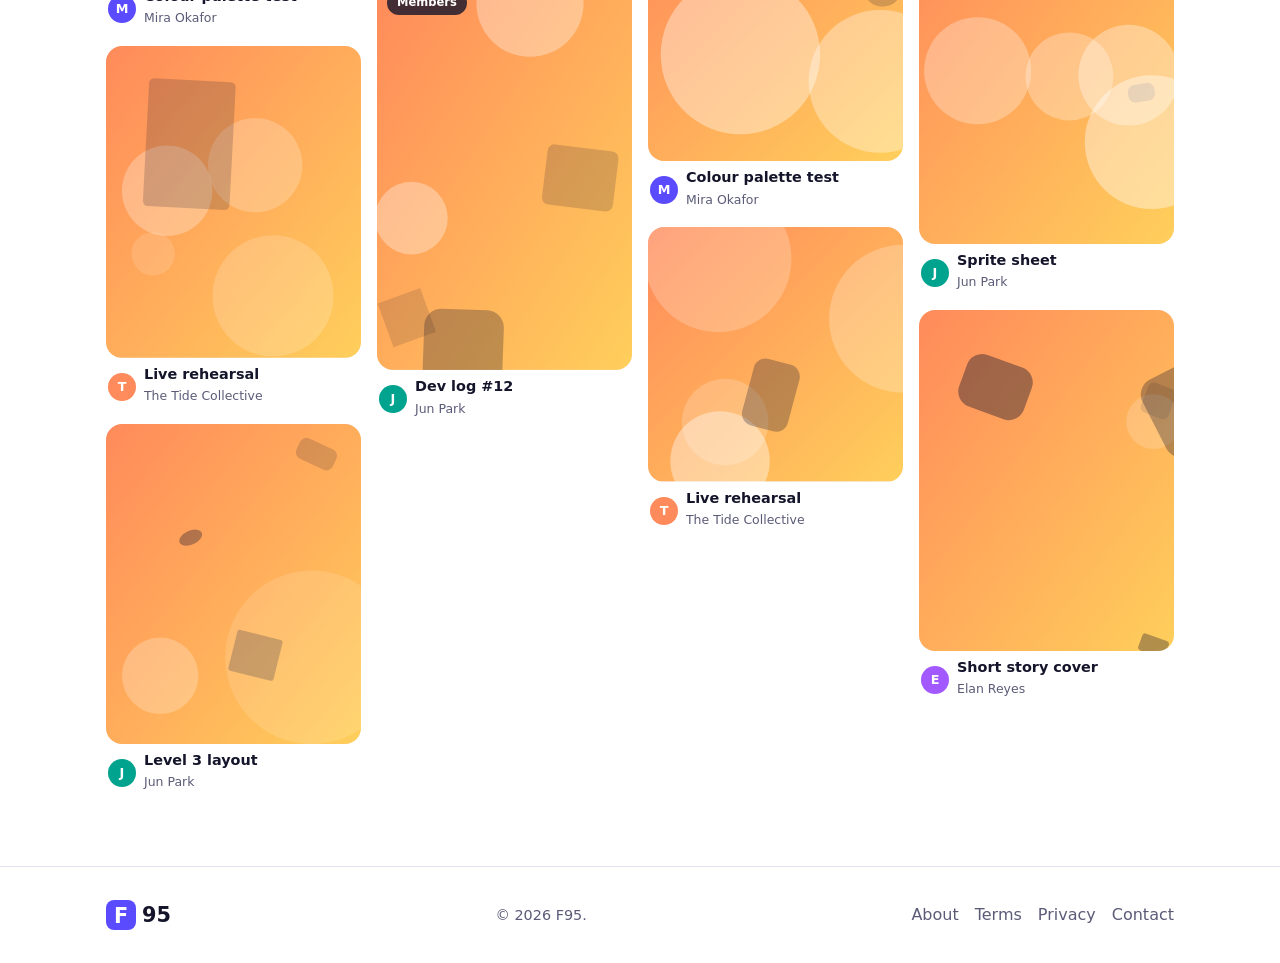
==== commit a7412f05: "Add visual roadmap page (timeline, quality chart, impact/effort matrix, theme board) Co-Authored-By:" ====
--- a/docs/index.html
+++ b/docs/index.html
@@ -16,6 +16,7 @@
         <a href="recs.html">For you</a>
         <a href="creator.html">Creators</a>
         <a href="changelog.html">Rec-alg changelog</a>
+        <a href="roadmap.html">Roadmap</a>
         <a href="start.html#pricing">Pricing</a>
       </nav>
       <div class="nav-actions">
--- a/docs/css/style.css
+++ b/docs/css/style.css
@@ -181,3 +181,72 @@
 .md li{margin:.25em 0}
 .md code{background:var(--alt);padding:1px 6px;border-radius:6px;font-size:.9em}
 .md .tbl{overflow-x:auto}
+
+/* Roadmap */
+.rm{padding-top:40px;padding-bottom:72px}
+.rm-head h1{margin-bottom:.2em}
+.rm-sec{margin-top:56px}
+.rm-sec h2{margin-bottom:.3em}
+.rm-card{padding:20px;margin-top:16px}
+.rm-progress{margin-top:20px;max-width:560px}
+.rm-bar{display:flex;gap:4px}
+.rm-seg{flex:1;height:10px;border-radius:5px;background:var(--line)}
+.rm-seg.done{background:var(--brand)}
+.rm-seg.next{background:var(--accent)}
+.rm-tag{display:inline-block;font-size:.72rem;font-weight:700;padding:2px 10px;border-radius:999px;white-space:nowrap}
+.rm-tag.done{background:#e6e3ff;color:#3a2bb8}
+.rm-tag.next{background:#d7f7ef;color:#00695a}
+.rm-tag.later{background:var(--alt);color:var(--muted)}
+
+.rm-timeline{list-style:none;margin:24px 0 0;padding:0 0 0 28px;position:relative}
+.rm-timeline::before{content:"";position:absolute;left:13px;top:8px;bottom:8px;width:2px;background:var(--line)}
+.rm-ms{position:relative;margin-bottom:14px}
+.rm-node{position:absolute;left:-28px;top:14px;width:28px;height:28px;border-radius:50%;display:grid;place-items:center;font-size:.8rem;font-weight:800;border:2px solid var(--line);background:#fff;color:var(--muted)}
+.rm-ms.done .rm-node{background:var(--brand);border-color:var(--brand);color:#fff}
+.rm-ms.next .rm-node{border-color:var(--accent);color:#00695a}
+.rm-ms-card{padding:14px 18px}
+.rm-ms-top{display:flex;flex-wrap:wrap;gap:8px 12px;align-items:center;justify-content:space-between}
+.rm-ms.later .rm-ms-card{box-shadow:none;background:#fcfcff}
+.rm-metric{margin:6px 0 0;font-weight:700;color:var(--brand)}
+.rm-ms ul{margin:8px 0 0;padding-left:1.2em;color:var(--muted)}
+.rm-ms li{margin:2px 0}
+
+/* Charts (light surface; the site has no dark theme) */
+.viz-root{color-scheme:light;--surface-1:#fcfcfb;--text-primary:#0b0b0b;--text-secondary:#52514e;--grid:#e4e2f2;--series-1:#2a78d6;--series-2:#eb6834;--series-3:#1baf7a;background:var(--surface-1)}
+.viz-legend{display:flex;flex-wrap:wrap;gap:6px 20px;margin-bottom:8px;color:var(--text-secondary);font-size:.9rem}
+.viz-key{display:inline-flex;align-items:center;gap:8px}
+.viz-key i{width:12px;height:12px;border-radius:3px;display:inline-block}
+.viz-wrap svg,#matrix{width:100%;height:auto;display:block;overflow:visible}
+.viz-grid{stroke:var(--grid);stroke-width:1}
+.viz-base{stroke:var(--text-secondary);stroke-width:1}
+.viz-axis{fill:var(--text-secondary);font-size:12px}
+.viz-axis-strong{fill:var(--text-primary);font-size:12px;font-weight:600}
+.viz-bar{stroke:var(--surface-1);stroke-width:0;cursor:default}
+.viz-bar:hover,.viz-bar:focus{outline:none;filter:brightness(.88)}
+.viz-bar:focus-visible{stroke:var(--text-primary);stroke-width:2}
+.viz-table{margin-top:12px}
+.viz-table summary{cursor:pointer;font-weight:600;color:var(--brand)}
+.viz-table .tbl{margin-top:8px;overflow-x:auto}
+.viz-quad{fill:#e6e3ff;opacity:.45}
+.viz-quad-label{fill:var(--text-secondary);font-size:12px;font-weight:700;letter-spacing:.04em;text-transform:uppercase}
+.viz-dot circle{stroke:var(--surface-1);stroke-width:2;fill:var(--text-secondary)}
+.viz-dot.next circle{fill:var(--series-1)}
+.viz-dot text{fill:#fff;font-size:12px;font-weight:700;pointer-events:none}
+.viz-dot{cursor:default;outline:none}
+.viz-dot:hover circle,.viz-dot:focus circle{stroke:var(--text-primary)}
+.viz-tip{position:fixed;z-index:50;background:var(--ink);color:#fff;padding:8px 12px;border-radius:8px;font-size:.82rem;max-width:260px;pointer-events:none;box-shadow:0 6px 20px rgba(20,20,43,.3)}
+.viz-tip div{opacity:.9;margin-top:2px}
+.rm-matrix-grid{display:block}
+.rm-key{columns:2 340px;column-gap:32px;margin:20px 0 0;padding-left:1.6em;font-size:.9rem;line-height:1.35}
+.rm-key li{margin:0 0 10px;padding-left:4px;break-inside:avoid}
+.rm-key .fine{display:block;margin-top:2px}
+.rm-status-key{display:flex;gap:8px;margin:8px 0 16px}
+.rm-lanes{display:grid;grid-template-columns:repeat(auto-fill,minmax(280px,1fr));gap:16px}
+.rm-lane{padding:16px 18px}
+.rm-lane h3{font-size:1.05rem;margin-bottom:8px}
+.rm-lane ul{list-style:none;margin:0;padding:0}
+.rm-lane li{display:flex;gap:8px;align-items:baseline;padding:6px 0;border-top:1px solid var(--line);font-size:.92rem}
+.rm-lane li:first-child{border-top:0}
+.rm-lane li .rm-tag{flex:none;min-width:62px;text-align:center}
+.rm-lane li.later span:last-child{color:var(--muted)}
+@media(max-width:860px){.rm-matrix-grid{grid-template-columns:1fr}}
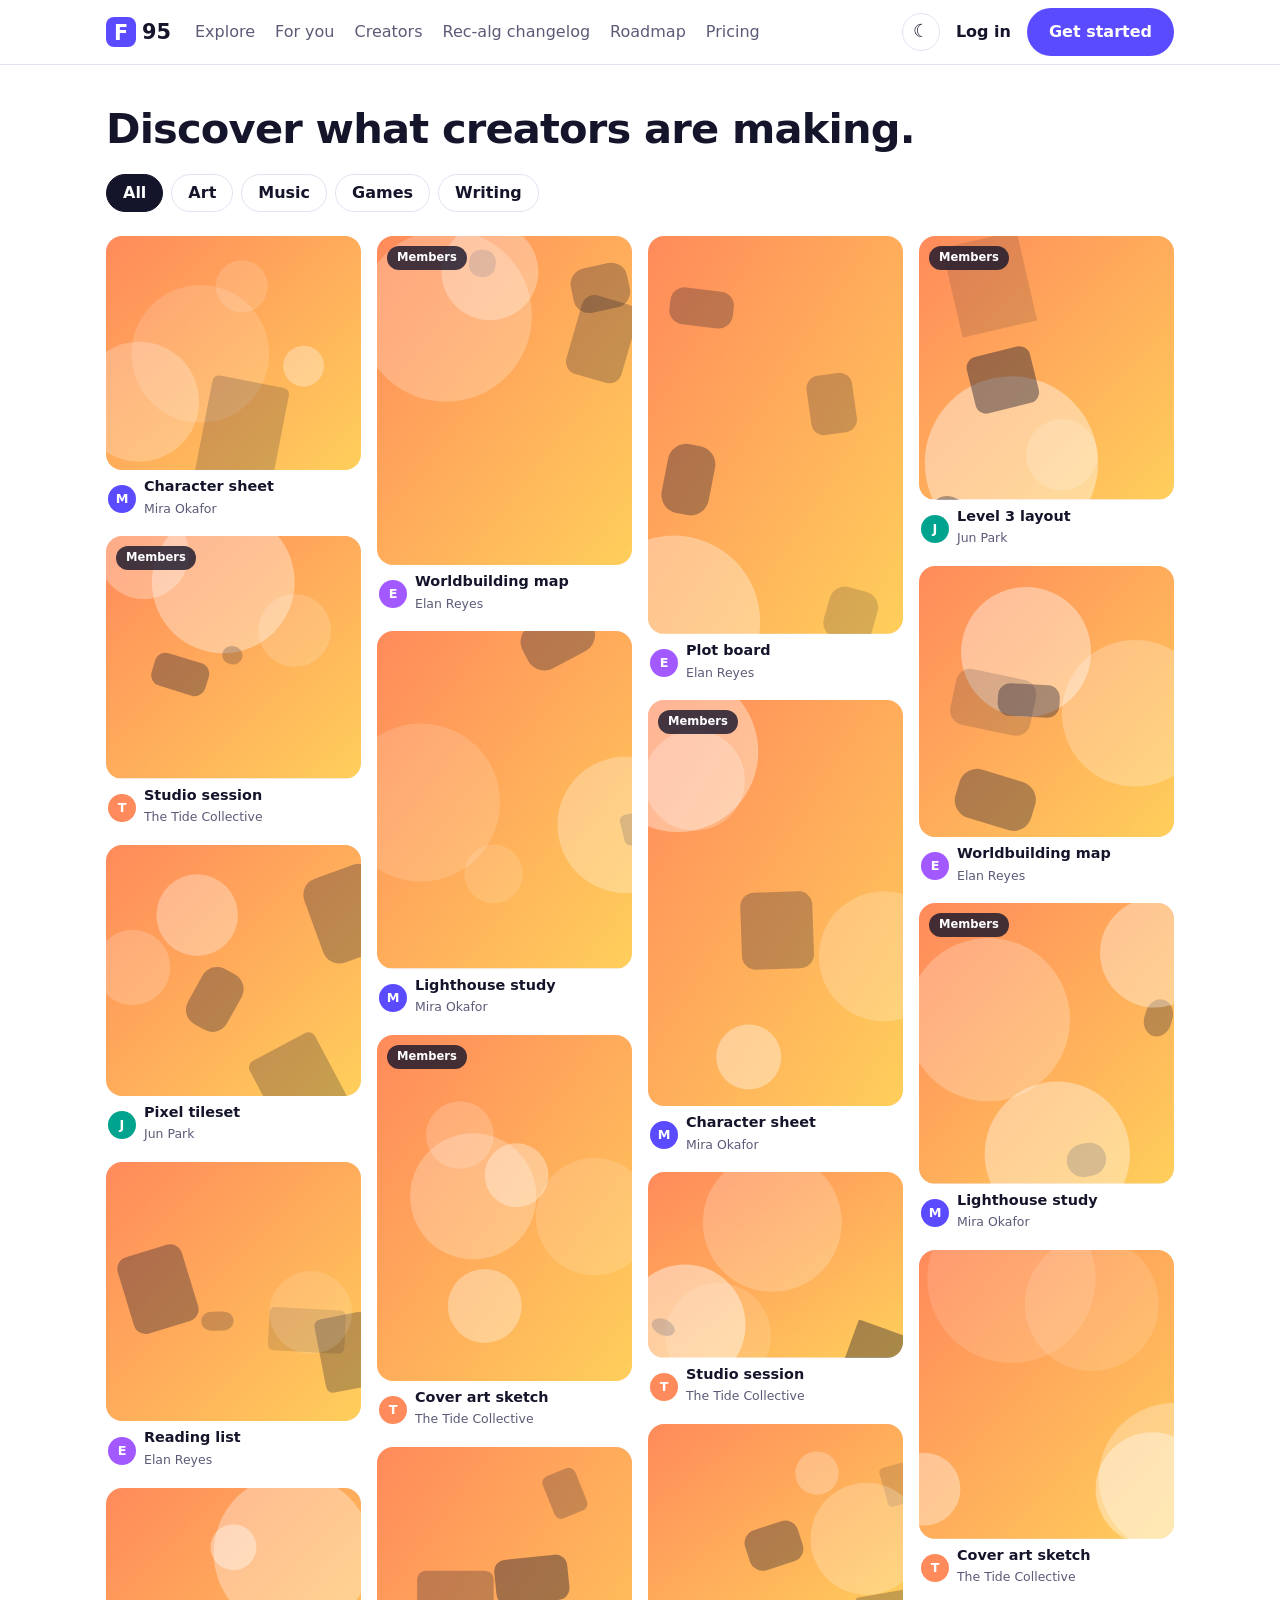
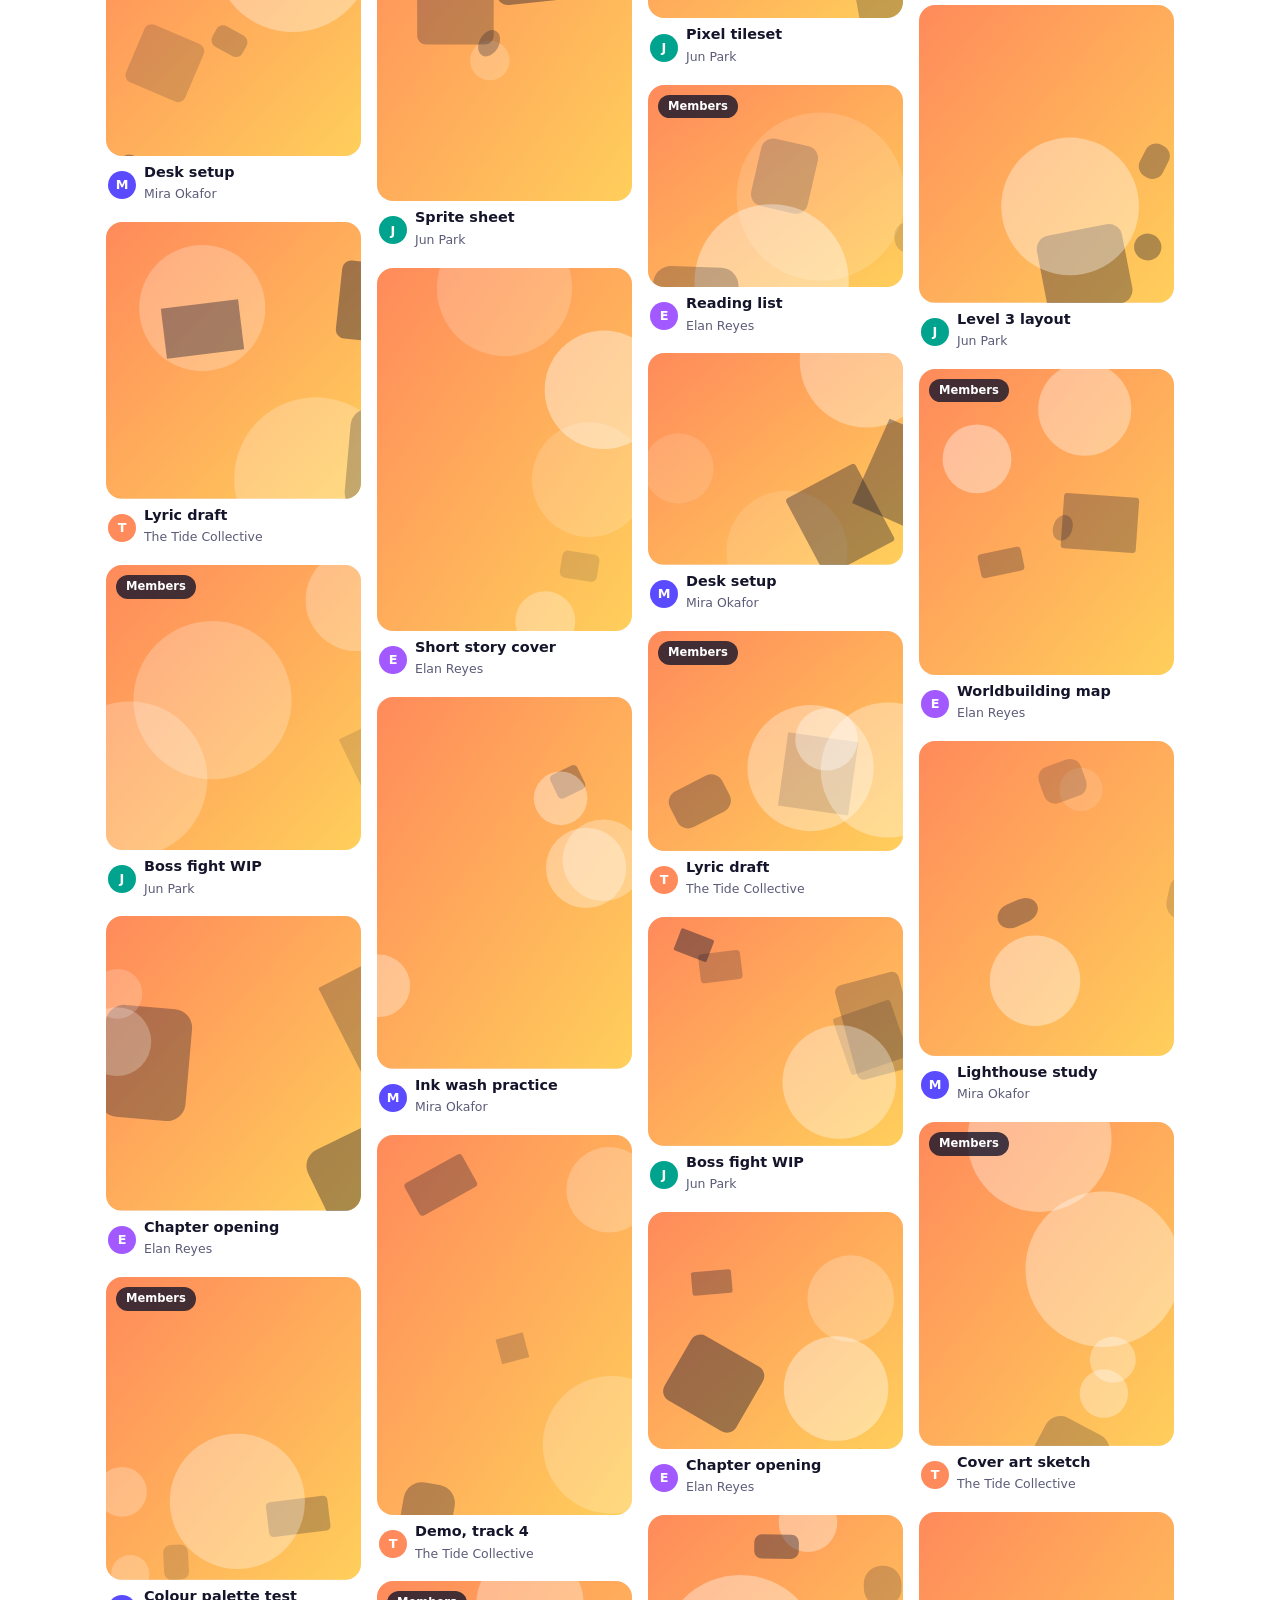
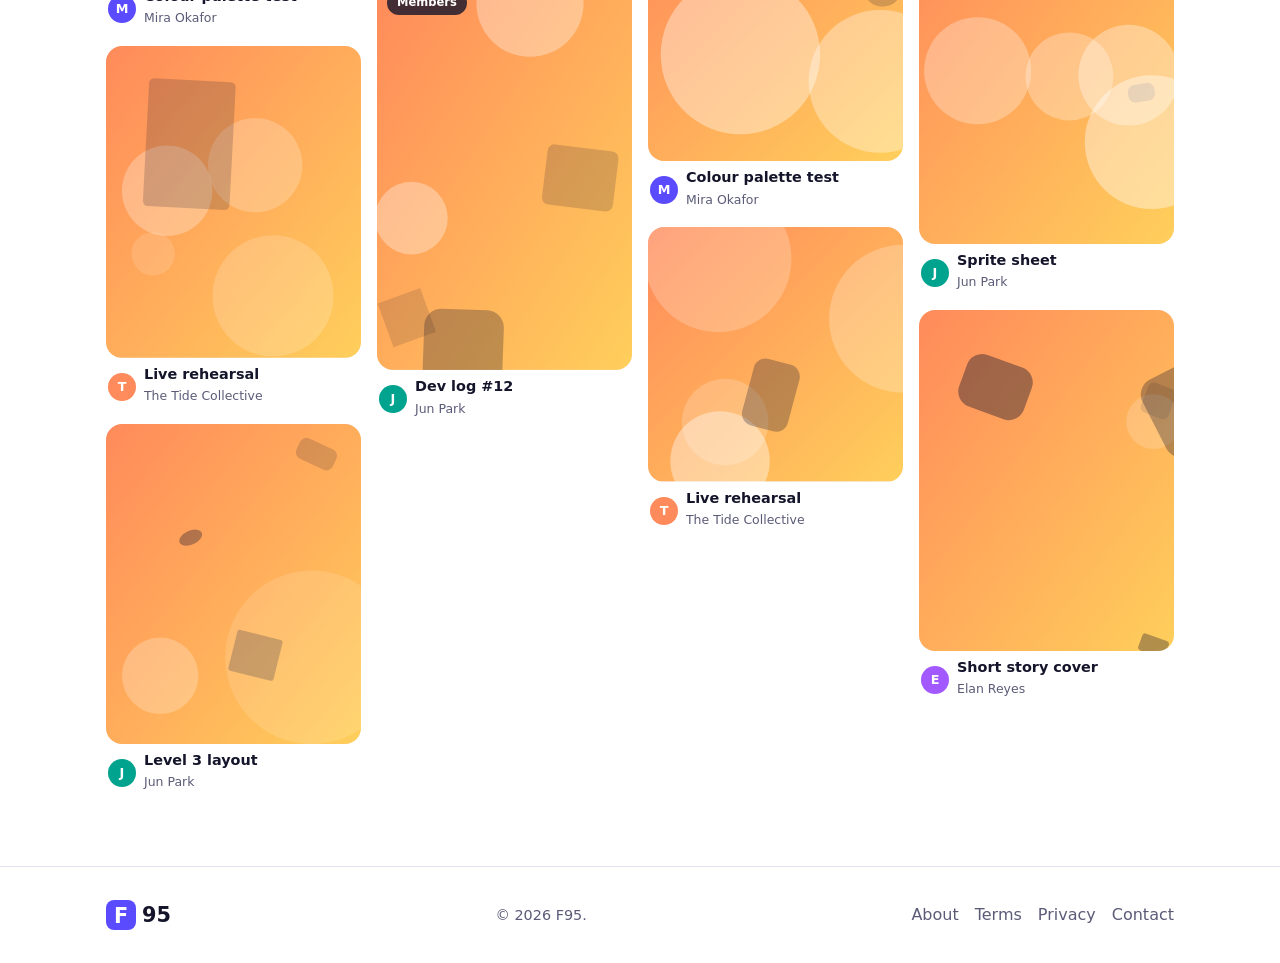
==== commit 6e1cf22e: "Add dark theme (VS Code Dark Modern colours) with toggle Co-Authored-By: Claude Sonnet 5.5 <noreply@" ====
--- a/docs/index.html
+++ b/docs/index.html
@@ -3,9 +3,11 @@
 <head>
   <meta charset="utf-8">
   <meta name="viewport" content="width=device-width, initial-scale=1">
+  <meta name="darkreader-lock">
   <title>F95 – Discover creators</title>
   <meta name="description" content="Browse art, music, games and more from creators on F95.">
   <link rel="stylesheet" href="css/style.css">
+  <script src="js/theme.js"></script>
 </head>
 <body>
   <header class="nav">
@@ -20,6 +22,7 @@
         <a href="start.html#pricing">Pricing</a>
       </nav>
       <div class="nav-actions">
+        <button type="button" class="theme-toggle" id="theme-toggle" aria-pressed="false" aria-label="Dark theme"></button>
         <a class="link" href="#">Log in</a>
         <a class="btn btn-primary" href="start.html">Get started</a>
       </div>
--- a/docs/css/style.css
+++ b/docs/css/style.css
@@ -1,4 +1,4 @@
-:root{--ink:#14142b;--muted:#5b5b78;--bg:#fff;--alt:#f4f3fb;--line:#e4e2f2;--brand:#5b4bff;--brand-d:#4636e0;--accent:#00c2a8;--r:16px}
+:root{--ink:#14142b;--muted:#5b5b78;--bg:#fff;--surface:#fff;--input-bg:#fff;--brand-text:#5b4bff;--code-bg:#14142b;--on-ink:#fff;--shadow:rgba(20,20,43,.06);--nav-bg:rgba(255,255,255,.92);--tag-done-bg:#e6e3ff;--tag-done-fg:#3a2bb8;--tag-next-bg:#d7f7ef;--tag-next-fg:#00695a;--dot-later:#52514e;color-scheme:light;--alt:#f4f3fb;--line:#e4e2f2;--brand:#5b4bff;--brand-d:#4636e0;--accent:#00c2a8;--r:16px}
 *{box-sizing:border-box}
 html{scroll-behavior:smooth}
 body{margin:0;font-family:system-ui,-apple-system,"Segoe UI",Roboto,sans-serif;color:var(--ink);background:var(--bg);line-height:1.55}
@@ -14,7 +14,7 @@
 .section{padding:72px 0}
 .alt{background:var(--alt)}
 
-.nav{position:sticky;top:0;z-index:10;background:rgba(255,255,255,.92);backdrop-filter:blur(8px);border-bottom:1px solid var(--line)}
+.nav{position:sticky;top:0;z-index:10;background:var(--nav-bg);backdrop-filter:blur(8px);border-bottom:1px solid var(--line)}
 .nav-inner{display:flex;align-items:center;gap:24px;height:64px}
 .nav nav{display:flex;gap:20px;flex:1;color:var(--muted);font-weight:500}
 .nav nav a:hover,.link:hover{color:var(--ink)}
@@ -28,17 +28,17 @@
 .btn-primary{background:var(--brand);color:#fff}
 .btn-primary:hover{background:var(--brand-d)}
 .btn-ghost{border-color:var(--ink);color:var(--ink);background:transparent}
-.btn-ghost:hover{background:var(--ink);color:#fff}
-.btn-light{background:#fff;color:var(--brand)}
+.btn-ghost:hover{background:var(--ink);color:var(--on-ink)}
+.btn-light{background:#fff;color:#5b4bff}
 .btn:focus-visible,a:focus-visible,textarea:focus-visible,select:focus-visible{outline:3px solid var(--accent);outline-offset:2px}
 
-.hero{padding:72px 0 56px;background:linear-gradient(180deg,var(--alt),#fff)}
+.hero{padding:72px 0 56px;background:linear-gradient(180deg,var(--alt),var(--bg))}
 .hero-inner{display:grid;grid-template-columns:1.1fr 1fr;gap:48px;align-items:center}
-.eyebrow{color:var(--brand);font-weight:700;text-transform:uppercase;letter-spacing:.08em;font-size:.8rem}
+.eyebrow{color:var(--brand-text);font-weight:700;text-transform:uppercase;letter-spacing:.08em;font-size:.8rem}
 .lead{font-size:1.15rem;color:var(--muted);max-width:34em}
 .cta{display:flex;flex-wrap:wrap;gap:12px;margin:24px 0 12px}
 
-.card{background:#fff;border:1px solid var(--line);border-radius:var(--r);box-shadow:0 6px 24px rgba(20,20,43,.06)}
+.card{background:var(--surface);border:1px solid var(--line);border-radius:var(--r);box-shadow:0 6px 24px var(--shadow)}
 .hero-art{position:relative;height:380px}
 .art-card{position:absolute;width:62%;padding:12px;display:flex;flex-direction:column;gap:4px}
 .art-card span{color:var(--muted);font-size:.8rem}
@@ -63,7 +63,7 @@
 .creator h3{margin:0 0 4px}
 .creator p{color:var(--muted);margin:0 0 12px}
 .banner{height:110px}
-.avatar{width:72px;height:72px;border-radius:50%;border:4px solid #fff;margin:-36px auto 10px;display:grid;place-items:center;color:#fff;font-weight:800;font-size:1.5rem}
+.avatar{width:72px;height:72px;border-radius:50%;border:4px solid var(--bg);margin:-36px auto 10px;display:grid;place-items:center;color:#fff;font-weight:800;font-size:1.5rem}
 .a1{background:#5b4bff}.a2{background:#ff8a5b}.a3{background:#00a38d}
 .pill{display:inline-block;padding:4px 12px;border-radius:999px;background:var(--alt);font-size:.85rem;font-weight:600}
 
@@ -77,10 +77,10 @@
 .featured{border:2px solid var(--brand)}
 .badge{position:absolute;top:-12px;right:20px;background:var(--brand);color:#fff;font-size:.75rem;font-weight:700;padding:4px 12px;border-radius:999px}
 
-textarea{width:100%;background:#fff;color:var(--ink);border:1px solid var(--line);border-radius:12px;padding:12px;font:inherit}
+textarea{width:100%;background:var(--input-bg);color:var(--ink);border:1px solid var(--line);border-radius:12px;padding:12px;font:inherit}
 .row{display:flex;gap:12px;align-items:center;margin:12px 0}
-select{padding:10px 14px;border-radius:10px;border:1px solid var(--line);font:inherit;background:#fff}
-pre{background:var(--ink);color:#d7f7ef;padding:16px;border-radius:12px;min-height:3em;overflow-x:auto}
+select{padding:10px 14px;border-radius:10px;border:1px solid var(--line);font:inherit;background:var(--input-bg);color:var(--ink)}
+pre{background:var(--code-bg);color:#d7f7ef;padding:16px;border-radius:12px;min-height:3em;overflow-x:auto}
 
 .cta-band{background:var(--brand);color:#fff;padding:72px 0}
 .cta-band p{opacity:.9;margin-bottom:24px}
@@ -101,14 +101,14 @@
 /* Creator page */
 .cp-banner{height:200px}
 .cp-head{display:flex;flex-wrap:wrap;align-items:flex-end;gap:16px 20px;padding-bottom:16px}
-.cp-avatar{width:112px;height:112px;border-radius:50%;border:5px solid #fff;margin-top:-56px;display:grid;place-items:center;color:#fff;font-weight:800;font-size:2.6rem;flex:none}
+.cp-avatar{width:112px;height:112px;border-radius:50%;border:5px solid var(--bg);margin-top:-56px;display:grid;place-items:center;color:#fff;font-weight:800;font-size:2.6rem;flex:none}
 .cp-id{flex:1;min-width:200px}
 .cp-id h1{font-size:clamp(1.6rem,4vw,2.2rem);margin:0}
 .cp-id p{margin:4px 0 0;color:var(--muted)}
 .cp-actions{display:flex;gap:12px}
 .tabs{display:flex;gap:4px;border-bottom:1px solid var(--line);overflow-x:auto}
 .tabs button{background:none;border:0;padding:12px 18px;font:inherit;font-weight:600;color:var(--muted);cursor:pointer;border-bottom:3px solid transparent;white-space:nowrap}
-.tabs button[aria-selected="true"]{color:var(--brand);border-bottom-color:var(--brand)}
+.tabs button[aria-selected="true"]{color:var(--brand-text);border-bottom-color:var(--brand)}
 .tabs button:focus-visible,.chip:focus-visible{outline:3px solid var(--accent);outline-offset:-3px}
 .cp-body{padding-top:32px;padding-bottom:72px}
 [hidden]{display:none!important}
@@ -119,9 +119,9 @@
 .post-body p{color:var(--muted);margin:4px 0 12px;flex:1}
 .post-body .btn{text-align:center;padding:8px 16px;font-size:.9rem}
 .filters{display:flex;gap:8px;margin-top:12px}
-.chip{border:1px solid var(--line);background:#fff;border-radius:999px;padding:6px 16px;font:inherit;font-weight:600;cursor:pointer}
-.chip.on{background:var(--ink);border-color:var(--ink);color:#fff}
-#follow[aria-pressed="true"]{background:var(--ink);color:#fff}
+.chip{border:1px solid var(--line);background:var(--surface);color:var(--ink);border-radius:999px;padding:6px 16px;font:inherit;font-weight:600;cursor:pointer}
+.chip.on{background:var(--ink);border-color:var(--ink);color:var(--on-ink)}
+#follow[aria-pressed="true"]{background:var(--ink);color:var(--on-ink)}
 @media(max-width:860px){.cp-banner{height:140px}.cp-avatar{width:88px;height:88px;margin-top:-44px;font-size:2rem}}
 
 /* Home: masonry collage */
@@ -156,16 +156,16 @@
 .pin-img img,.pin-img svg{display:block;width:100%;height:auto}
 .pin-open{display:block;width:100%;padding:0;border:0;background:none;cursor:pointer;text-align:left;font:inherit;color:inherit}
 .pin-acts{position:absolute;top:8px;right:8px;display:flex;gap:6px}
-.pin-acts button{width:34px;height:34px;border-radius:50%;border:0;background:rgba(255,255,255,.92);cursor:pointer;font-size:1rem;font-weight:700}
+.pin-acts button{width:34px;height:34px;border-radius:50%;border:0;background:rgba(255,255,255,.92);color:#14142b;cursor:pointer;font-size:1rem;font-weight:700}
 .pin-acts button[aria-pressed="true"]{background:var(--brand);color:#fff}
-.why{display:inline-block;margin-top:4px;font-size:.72rem;color:var(--brand);font-weight:600}
+.why{display:inline-block;margin-top:4px;font-size:.72rem;color:var(--brand-text);font-weight:600}
 .interest{display:flex;align-items:center;gap:8px;margin:8px 0}
 .interest .bar{height:6px;border-radius:3px;background:var(--brand)}
 .interest .thumbs{display:flex;gap:4px}
 .interest .thumbs svg,.interest .thumbs img{width:34px;height:34px;object-fit:cover;border-radius:6px}
 .tagchips{display:flex;flex-wrap:wrap;gap:6px;margin:8px 0}
 .tagchips .pill{font-size:.78rem}
-.rec-dialog{border:0;border-radius:var(--r);padding:20px;max-width:760px;width:calc(100% - 32px);box-shadow:0 20px 60px rgba(20,20,43,.35)}
+.rec-dialog{border:0;background:var(--surface);color:var(--ink);border-radius:var(--r);padding:20px;max-width:760px;width:calc(100% - 32px);box-shadow:0 20px 60px rgba(20,20,43,.35)}
 .rec-dialog::backdrop{background:rgba(20,20,43,.5)}
 .rec-dialog .big svg,.rec-dialog .big img{width:100%;max-height:50vh;object-fit:cover;border-radius:12px;display:block;margin:12px 0}
 .rec-dialog .mlt{display:grid;grid-template-columns:repeat(auto-fill,minmax(110px,1fr));gap:8px}
@@ -194,20 +194,20 @@
 .rm-seg.done{background:var(--brand)}
 .rm-seg.next{background:var(--accent)}
 .rm-tag{display:inline-block;font-size:.72rem;font-weight:700;padding:2px 10px;border-radius:999px;white-space:nowrap}
-.rm-tag.done{background:#e6e3ff;color:#3a2bb8}
-.rm-tag.next{background:#d7f7ef;color:#00695a}
+.rm-tag.done{background:var(--tag-done-bg);color:var(--tag-done-fg)}
+.rm-tag.next{background:var(--tag-next-bg);color:var(--tag-next-fg)}
 .rm-tag.later{background:var(--alt);color:var(--muted)}
 
 .rm-timeline{list-style:none;margin:24px 0 0;padding:0 0 0 28px;position:relative}
 .rm-timeline::before{content:"";position:absolute;left:13px;top:8px;bottom:8px;width:2px;background:var(--line)}
 .rm-ms{position:relative;margin-bottom:14px}
-.rm-node{position:absolute;left:-28px;top:14px;width:28px;height:28px;border-radius:50%;display:grid;place-items:center;font-size:.8rem;font-weight:800;border:2px solid var(--line);background:#fff;color:var(--muted)}
+.rm-node{position:absolute;left:-28px;top:14px;width:28px;height:28px;border-radius:50%;display:grid;place-items:center;font-size:.8rem;font-weight:800;border:2px solid var(--line);background:var(--surface);color:var(--muted)}
 .rm-ms.done .rm-node{background:var(--brand);border-color:var(--brand);color:#fff}
-.rm-ms.next .rm-node{border-color:var(--accent);color:#00695a}
+.rm-ms.next .rm-node{border-color:var(--accent);color:var(--tag-next-fg)}
 .rm-ms-card{padding:14px 18px}
 .rm-ms-top{display:flex;flex-wrap:wrap;gap:8px 12px;align-items:center;justify-content:space-between}
-.rm-ms.later .rm-ms-card{box-shadow:none;background:#fcfcff}
-.rm-metric{margin:6px 0 0;font-weight:700;color:var(--brand)}
+.rm-ms.later .rm-ms-card{box-shadow:none;background:var(--surface)}
+.rm-metric{margin:6px 0 0;font-weight:700;color:var(--brand-text)}
 .rm-ms ul{margin:8px 0 0;padding-left:1.2em;color:var(--muted)}
 .rm-ms li{margin:2px 0}
 
@@ -225,16 +225,16 @@
 .viz-bar:hover,.viz-bar:focus{outline:none;filter:brightness(.88)}
 .viz-bar:focus-visible{stroke:var(--text-primary);stroke-width:2}
 .viz-table{margin-top:12px}
-.viz-table summary{cursor:pointer;font-weight:600;color:var(--brand)}
+.viz-table summary{cursor:pointer;font-weight:600;color:var(--brand-text)}
 .viz-table .tbl{margin-top:8px;overflow-x:auto}
-.viz-quad{fill:#e6e3ff;opacity:.45}
+.viz-quad{fill:var(--tag-done-bg);opacity:.6}
 .viz-quad-label{fill:var(--text-secondary);font-size:12px;font-weight:700;letter-spacing:.04em;text-transform:uppercase}
-.viz-dot circle{stroke:var(--surface-1);stroke-width:2;fill:var(--text-secondary)}
-.viz-dot.next circle{fill:var(--series-1)}
+.viz-dot circle{stroke:var(--surface-1);stroke-width:2;fill:var(--dot-later)}
+.viz-dot.next circle{fill:#2a78d6}
 .viz-dot text{fill:#fff;font-size:12px;font-weight:700;pointer-events:none}
 .viz-dot{cursor:default;outline:none}
 .viz-dot:hover circle,.viz-dot:focus circle{stroke:var(--text-primary)}
-.viz-tip{position:fixed;z-index:50;background:var(--ink);color:#fff;padding:8px 12px;border-radius:8px;font-size:.82rem;max-width:260px;pointer-events:none;box-shadow:0 6px 20px rgba(20,20,43,.3)}
+.viz-tip{position:fixed;z-index:50;background:var(--ink);color:var(--on-ink);padding:8px 12px;border-radius:8px;font-size:.82rem;max-width:260px;pointer-events:none;box-shadow:0 6px 20px rgba(20,20,43,.3)}
 .viz-tip div{opacity:.9;margin-top:2px}
 .rm-matrix-grid{display:block}
 .rm-key{columns:2 340px;column-gap:32px;margin:20px 0 0;padding-left:1.6em;font-size:.9rem;line-height:1.35}
@@ -250,3 +250,15 @@
 .rm-lane li .rm-tag{flex:none;min-width:62px;text-align:center}
 .rm-lane li.later span:last-child{color:var(--muted)}
 @media(max-width:860px){.rm-matrix-grid{grid-template-columns:1fr}}
+
+/* Dark theme: colours from VS Code's Dark Modern. js/theme.js sets data-theme on <html>. */
+:root[data-theme="dark"]{color-scheme:dark;--ink:#cccccc;--muted:#9d9d9d;--bg:#1f1f1f;--alt:#181818;--line:#2b2b2b;--surface:#252526;--input-bg:#313131;--brand:#0078d4;--brand-d:#026ec1;--brand-text:#4daafc;--accent:#2ea08e;--code-bg:#181818;--on-ink:#1f1f1f;--shadow:rgba(0,0,0,.35);--nav-bg:rgba(31,31,31,.92);--tag-done-bg:#04395e;--tag-done-fg:#75beff;--tag-next-bg:#0f3d36;--tag-next-fg:#4ec9b0;--dot-later:#6e6e6e}
+:root[data-theme="dark"] .viz-root{color-scheme:dark;--surface-1:#252526;--text-primary:#cccccc;--text-secondary:#9d9d9d;--grid:#3a3a3a;--series-1:#3987e5;--series-2:#d95926;--series-3:#199e70}
+:root[data-theme="dark"] .btn-ghost{border-color:var(--ink)}
+:root[data-theme="dark"] .hero-art .thumb,:root[data-theme="dark"] .banner{filter:saturate(.9) brightness(.92)}
+
+.theme-toggle{width:38px;height:38px;border-radius:50%;border:1px solid var(--line);background:var(--surface);color:var(--ink);cursor:pointer;font-size:1.1rem;line-height:1;padding:0}
+.theme-toggle::before{content:"\263E"}
+.theme-toggle[aria-pressed="true"]::before{content:"\2600"}
+.theme-toggle:hover{border-color:var(--muted)}
+.theme-toggle:focus-visible{outline:3px solid var(--accent);outline-offset:2px}
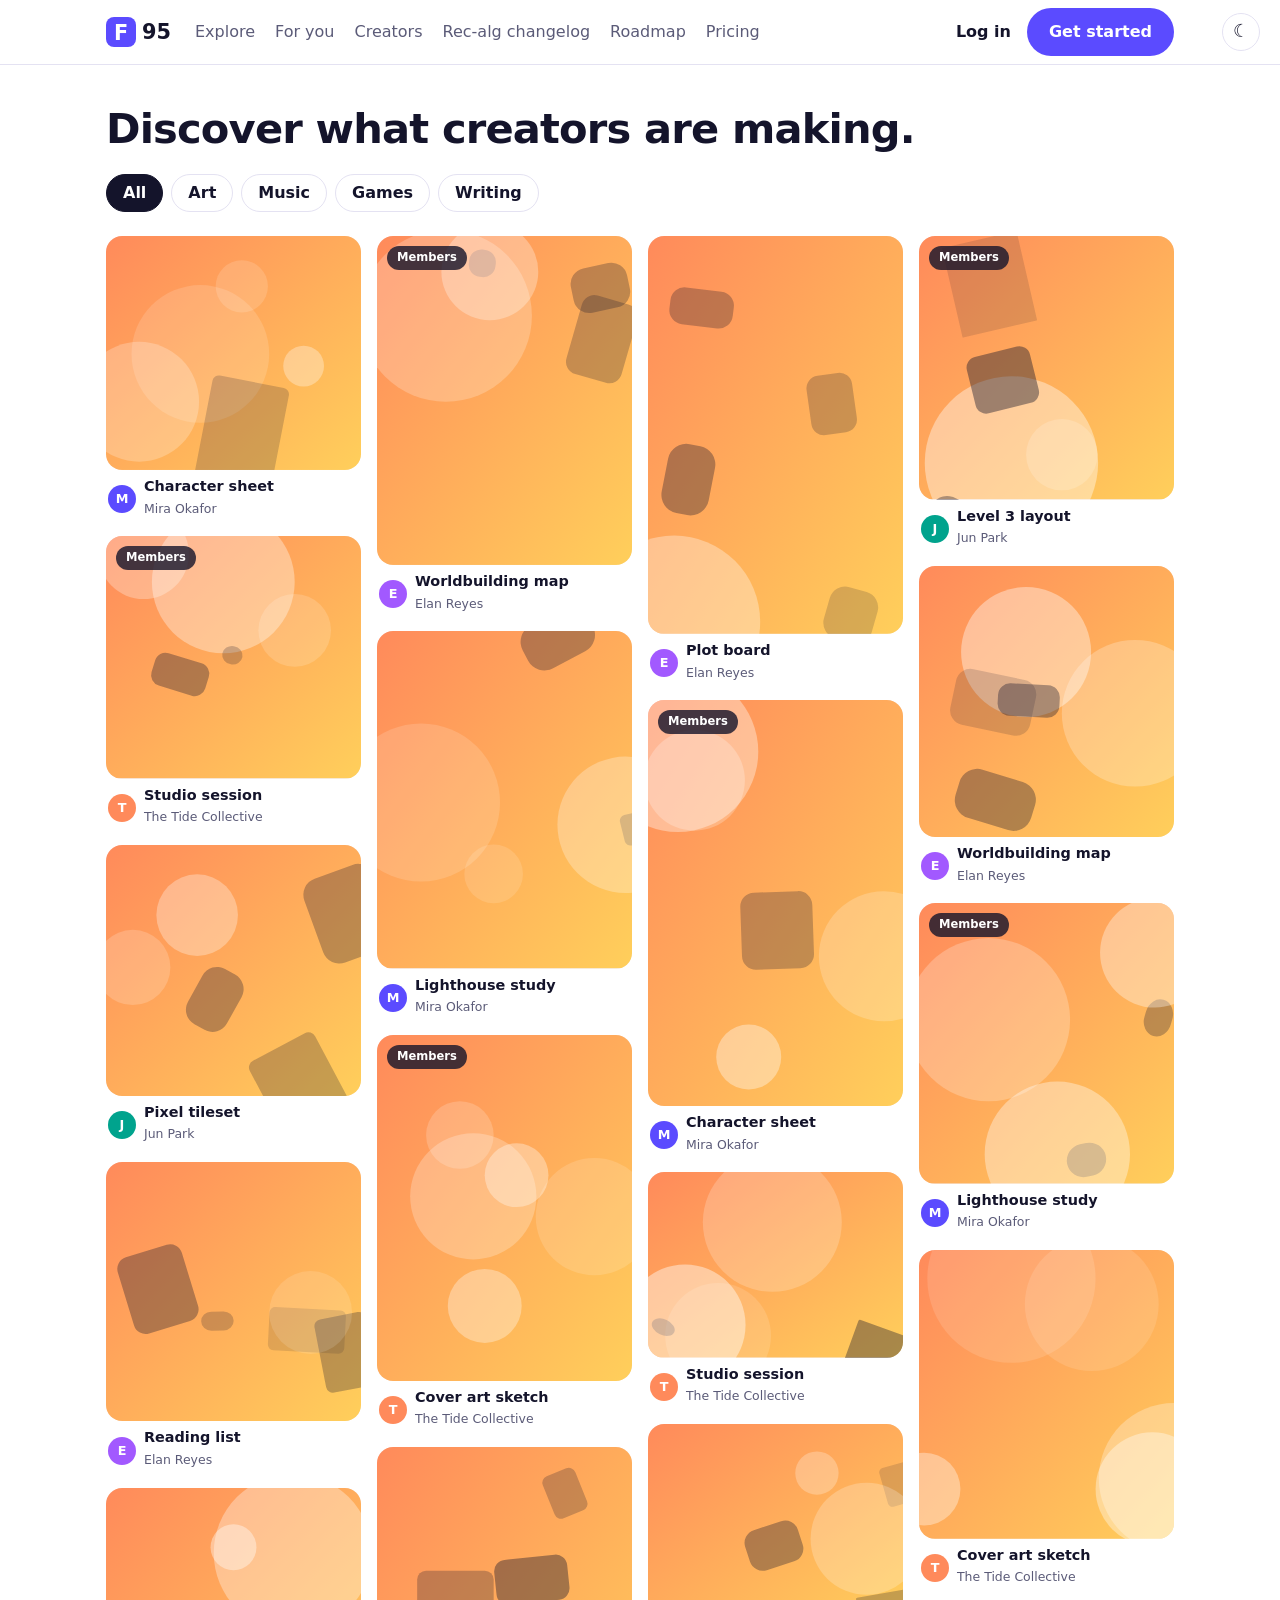
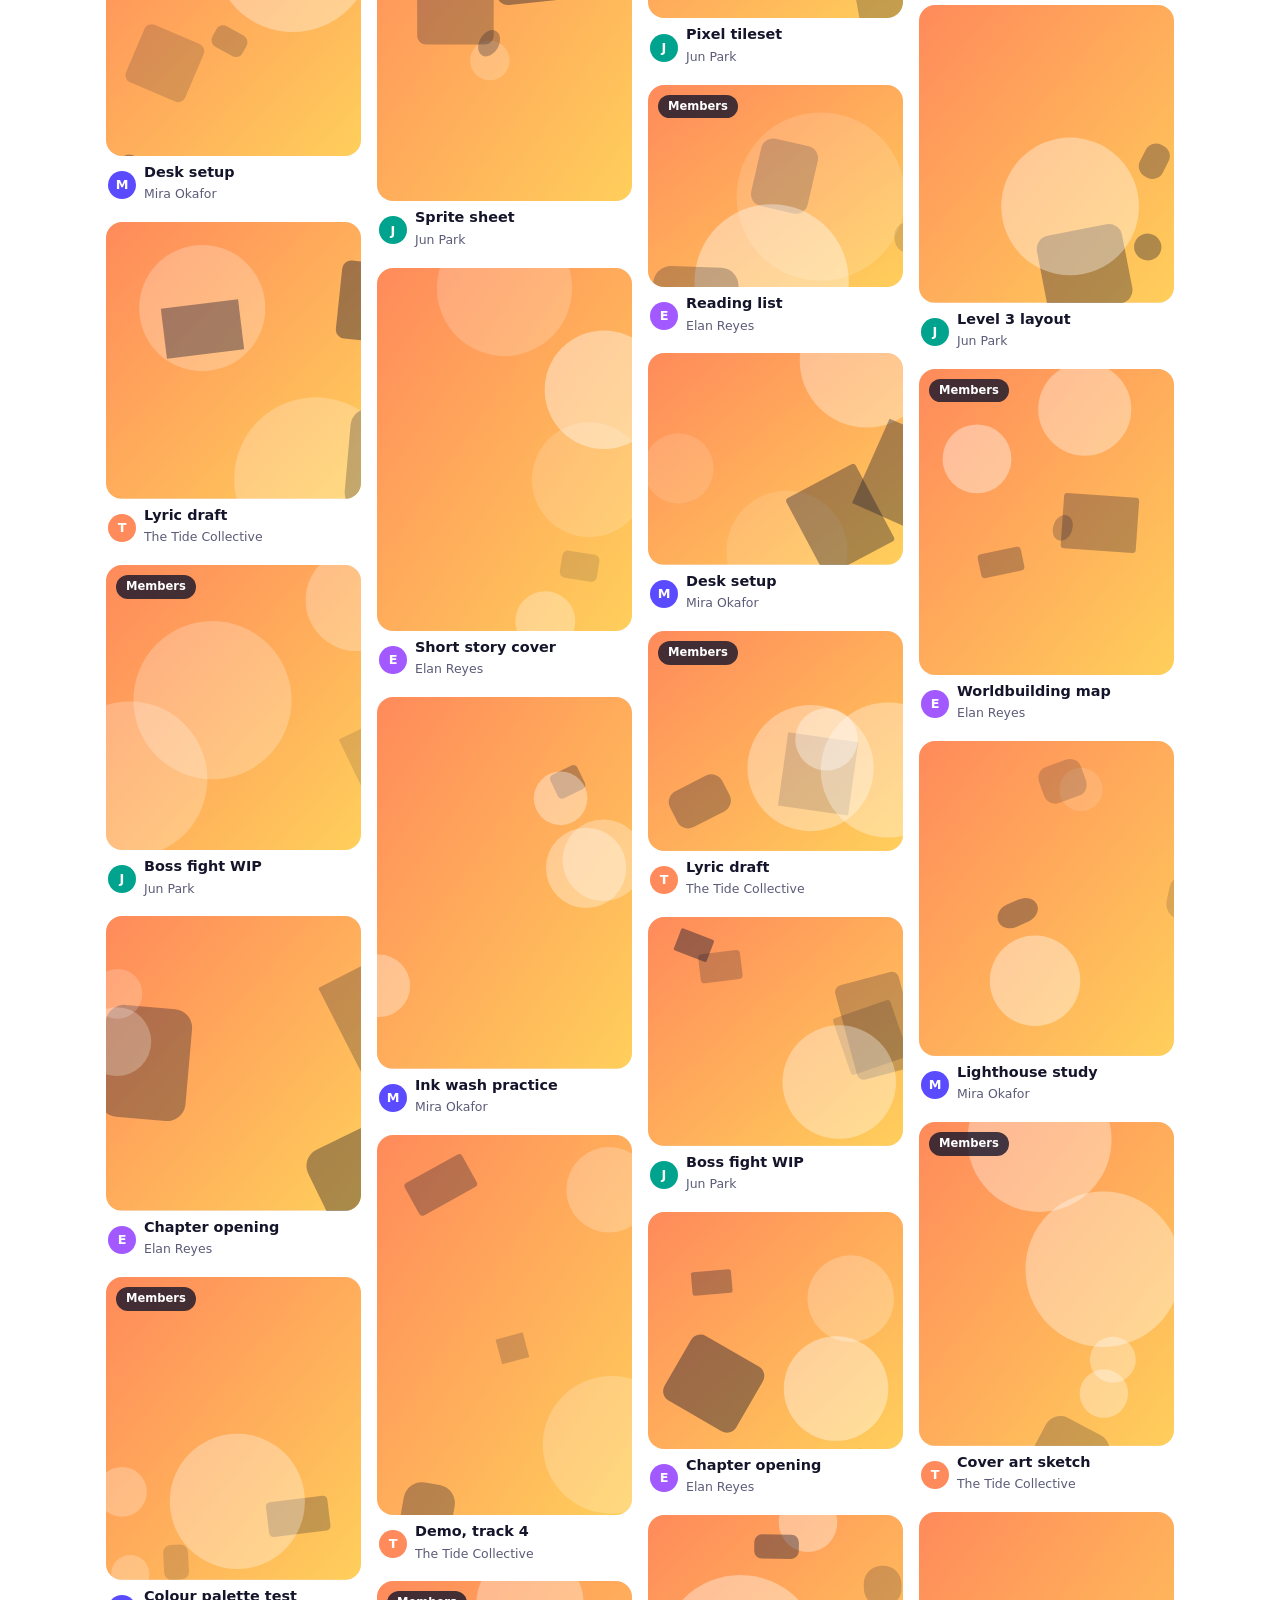
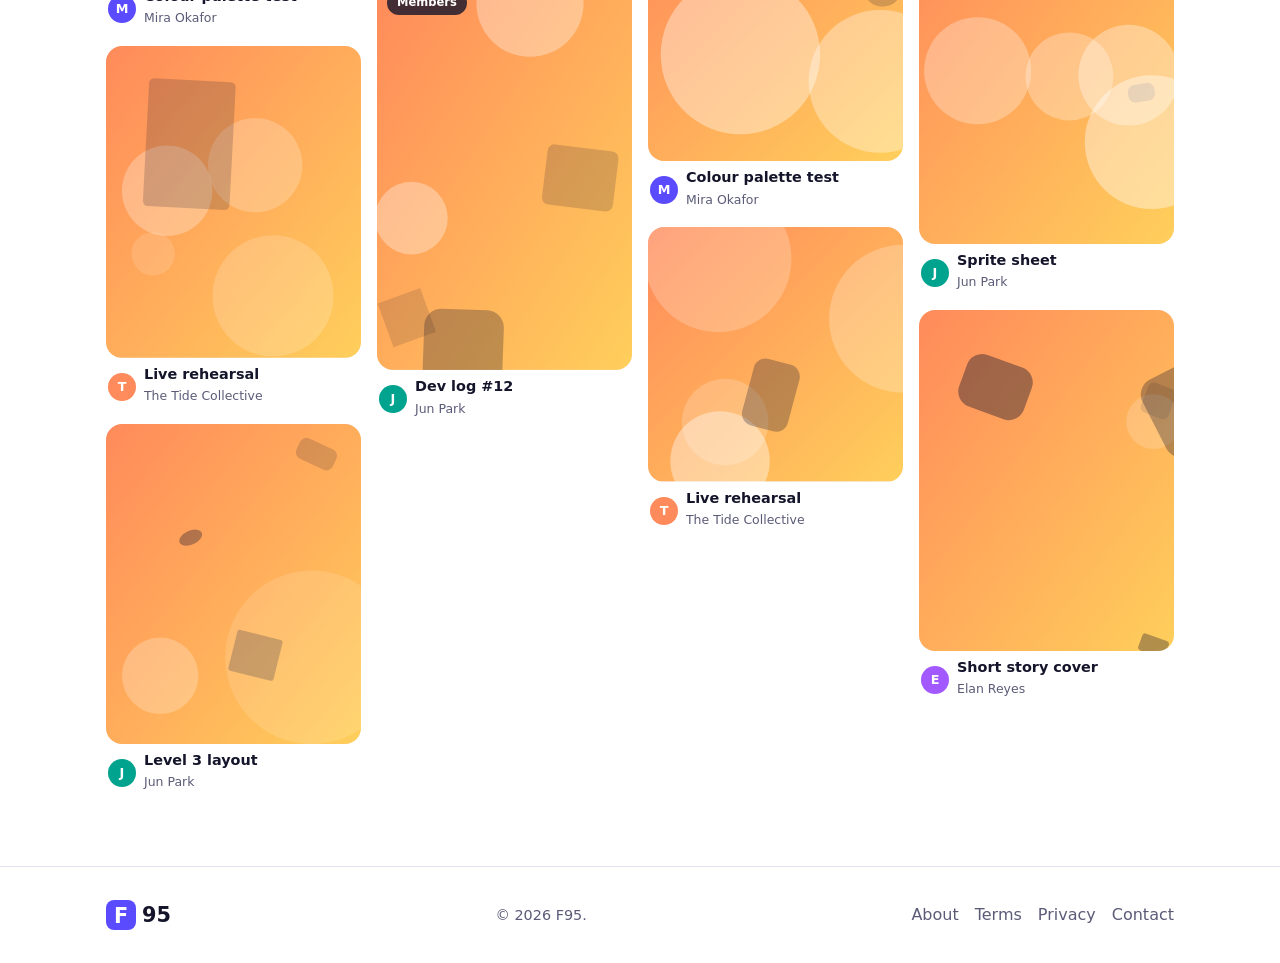
==== commit c0c7f993: "Move theme toggle to the far right of the header, after Get started Co-Authored-By: Claude Sonnet 5." ====
--- a/docs/index.html
+++ b/docs/index.html
@@ -22,9 +22,9 @@
         <a href="start.html#pricing">Pricing</a>
       </nav>
       <div class="nav-actions">
-        <button type="button" class="theme-toggle" id="theme-toggle" aria-pressed="false" aria-label="Dark theme"></button>
         <a class="link" href="#">Log in</a>
         <a class="btn btn-primary" href="start.html">Get started</a>
+        <button type="button" class="theme-toggle" id="theme-toggle" aria-pressed="false" aria-label="Dark theme"></button>
       </div>
     </div>
   </header>
--- a/docs/css/style.css
+++ b/docs/css/style.css
@@ -262,3 +262,5 @@
 .theme-toggle[aria-pressed="true"]::before{content:"\2600"}
 .theme-toggle:hover{border-color:var(--muted)}
 .theme-toggle:focus-visible{outline:3px solid var(--accent);outline-offset:2px}
+/* On wide screens the toggle sits in the far top-right corner of the page, right of "Get started". */
+@media(min-width:1240px){.nav .theme-toggle{position:absolute;right:20px;top:13px}}
